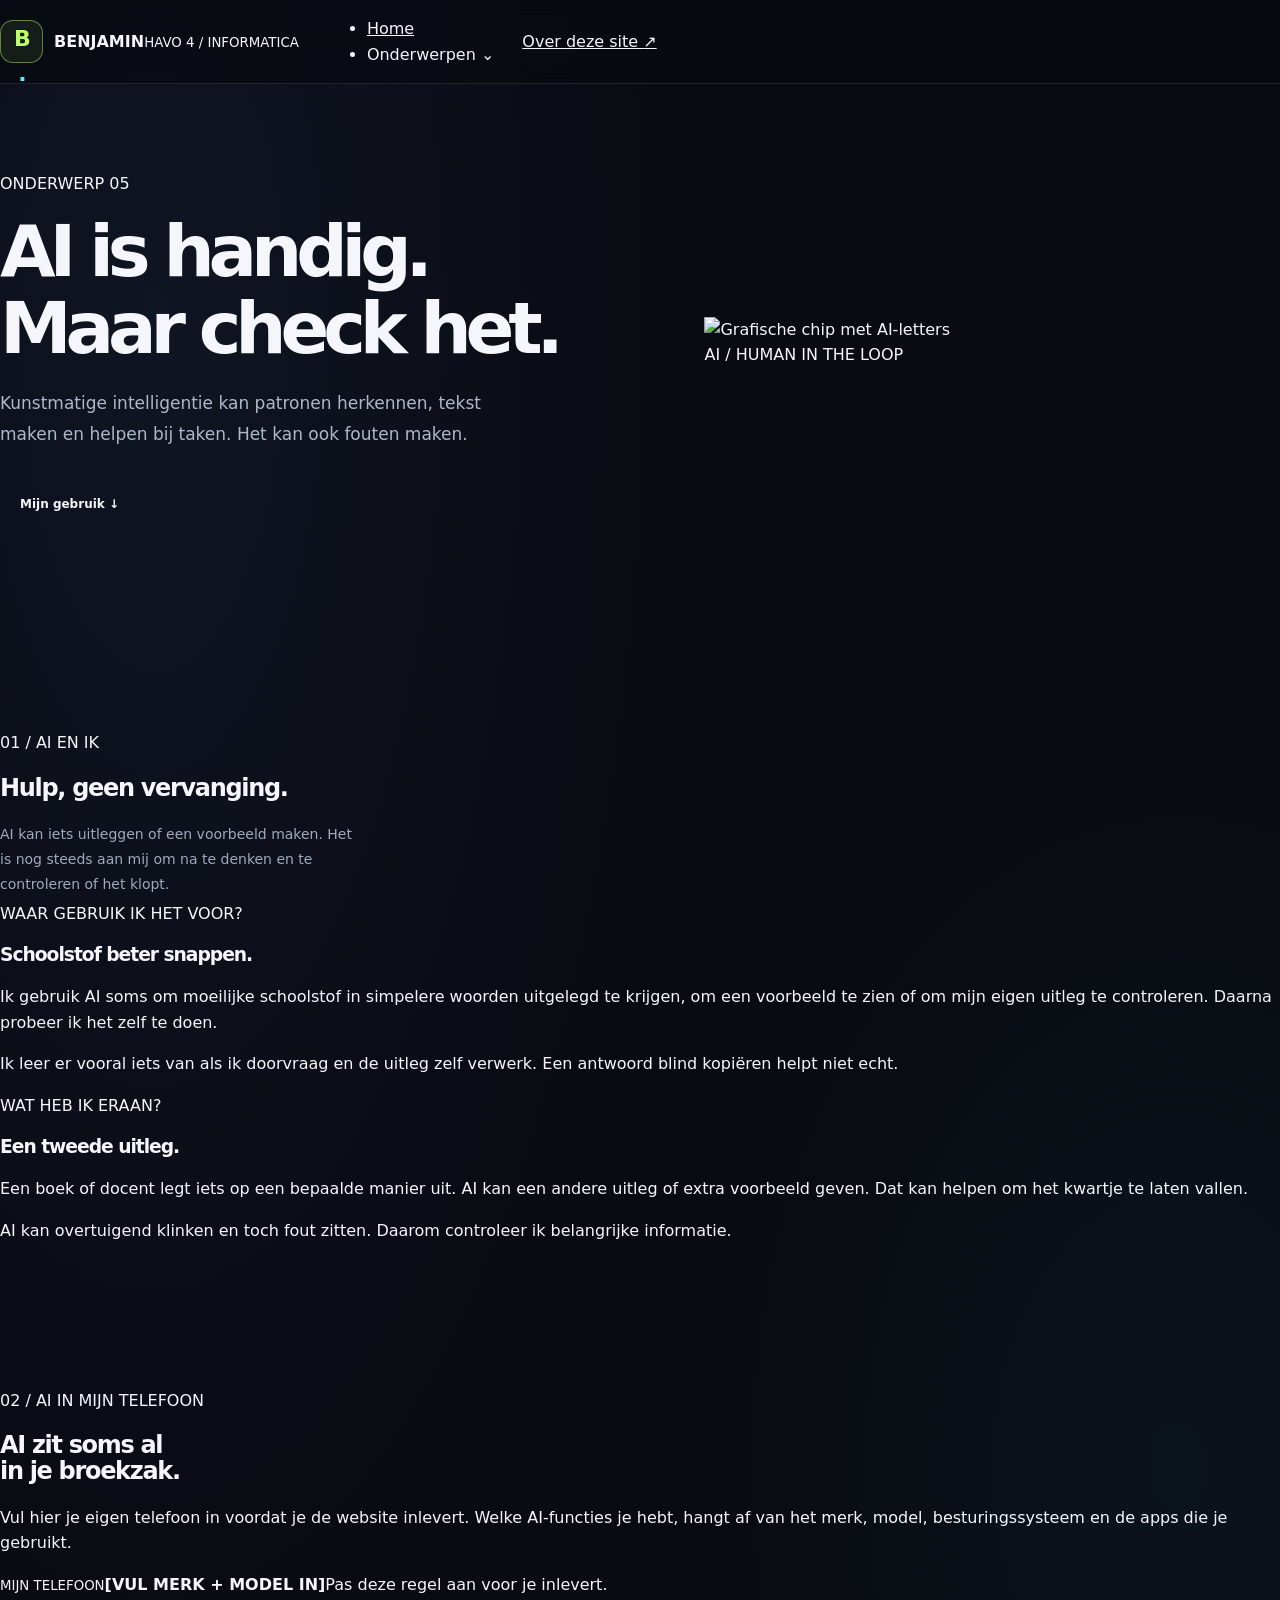
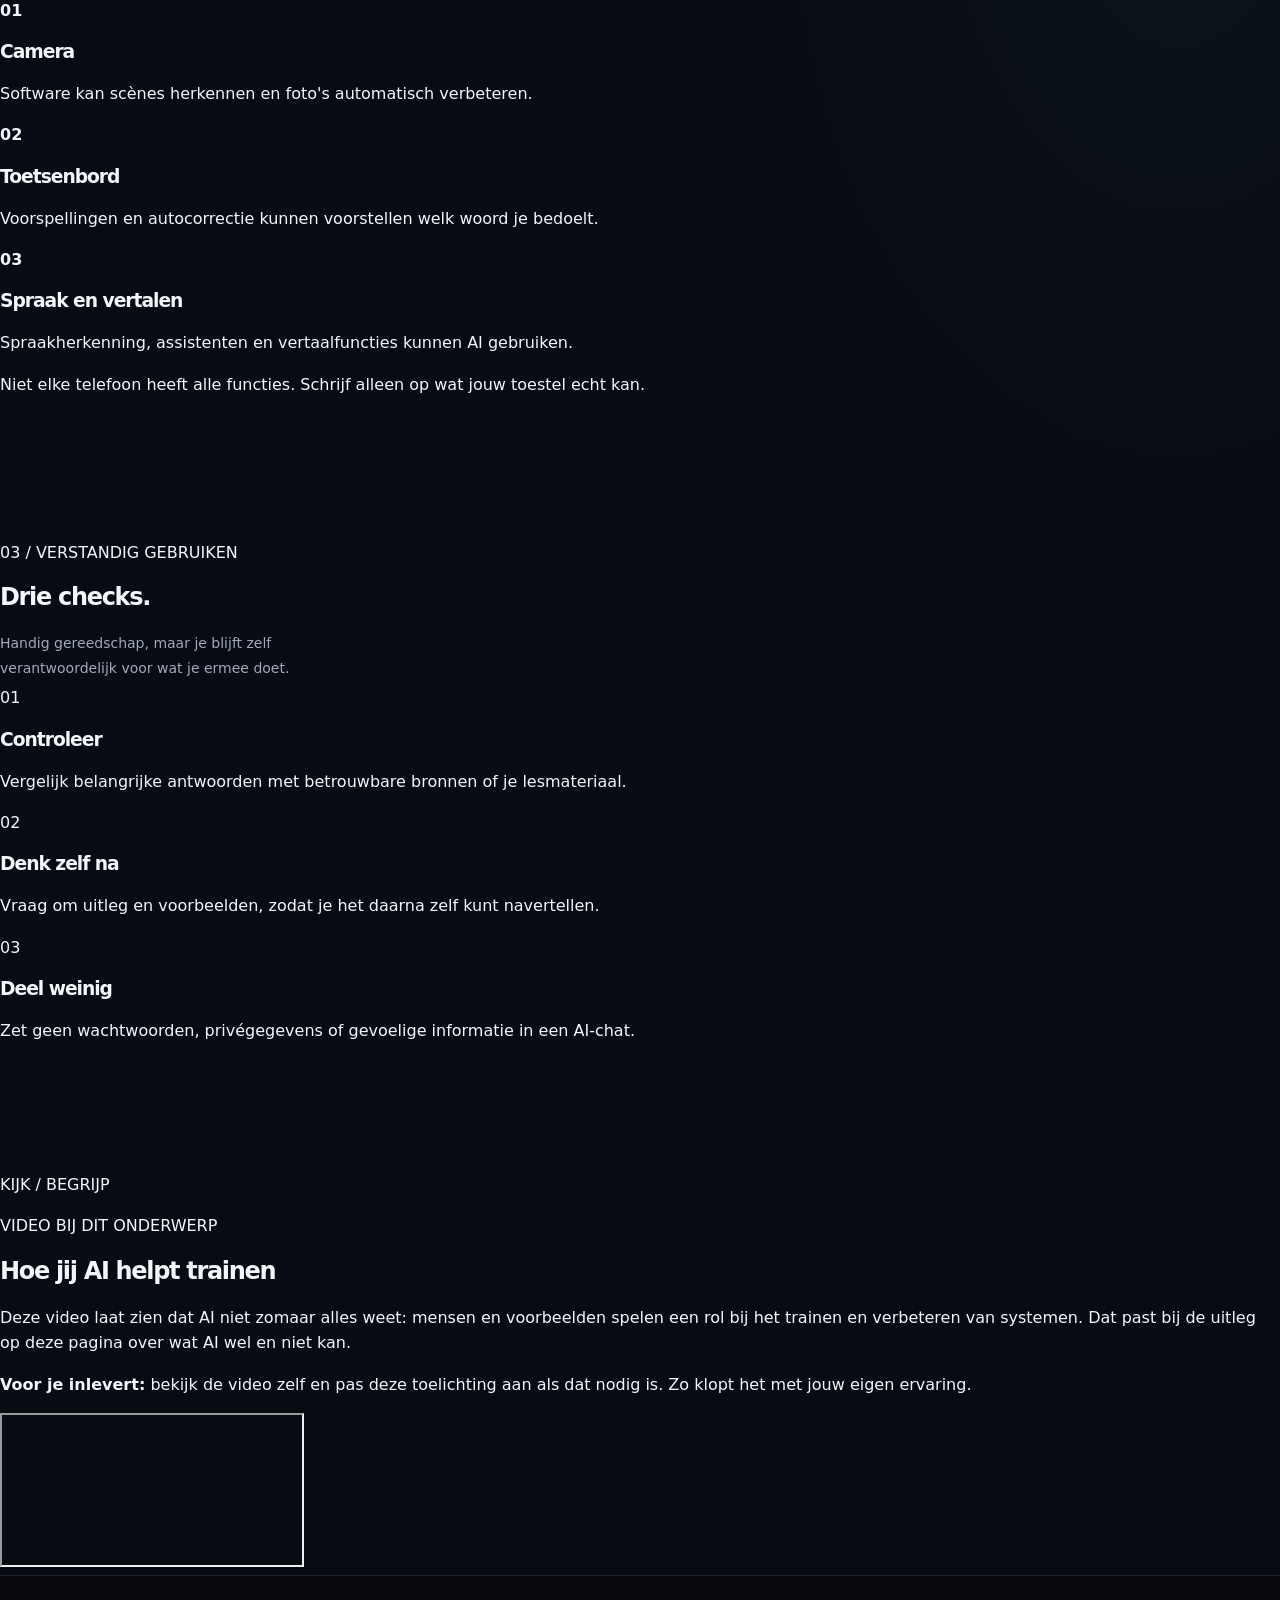
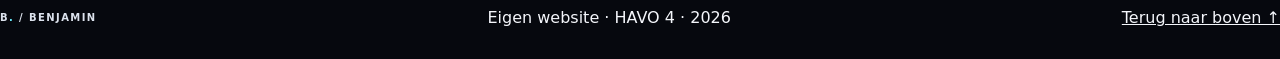
==== ai.html @ 67a6e647 "Add initial AI overview page with content" ====
<!DOCTYPE html>
<html lang="nl">
<head>
  <meta charset="UTF-8">
  <meta name="viewport" content="width=device-width, initial-scale=1.0">
  <meta name="description" content="Uitleg over AI in schoolwerk en smartphones, met aandacht voor controle en privacy.">
  <title>AI | Benjamin</title>
  <!-- Alle pagina's gebruiken hetzelfde CSS-bestand -->
  <link rel="stylesheet" href="opmaak.css">
</head>
<body id="top">
    <!-- Hoofdnavigatie: de onderwerpen staan in een dropdownmenu -->
    <header class="site-header">
      <nav class="nav shell" aria-label="Hoofdnavigatie">
        <a class="brand" href="index.html" aria-label="Benjamin, naar home"><span class="brand-mark">B<span>.</span></span><span><strong>BENJAMIN</strong><small>HAVO 4 / INFORMATICA</small></span></a>
        <ul class="nav-main">
          <li><a class="nav-home" href="index.html">Home</a></li>
          <li class="nav-drop">
            <details class="dropdown">
              <summary>Onderwerpen <span aria-hidden="true">⌄</span></summary>
              <ul class="dropdown-menu">
                    <li><a href="invoer-verwerking-uitvoer.html">Invoer · verwerking · uitvoer</a></li>
                    <li><a href="binairstelsel.html">Binair stelsel</a></li>
                    <li><a href="kleurmodellen.html">Kleurmodellen</a></li>
                    <li><a href="compressie.html">Compressie</a></li>
                    <li><a href="ai.html" aria-current="page">AI</a></li>
              </ul>
            </details>
          </li>
        </ul>
        <a class="nav-note" href="index.html#over">Over deze site <span aria-hidden="true">↗</span></a>
      </nav>
    </header>
  <main>
    <section class="page-hero shell"><div><p class="overline"><span class="live-dot"></span> ONDERWERP 05</p><h1>AI is handig.<br><span>Maar check het.</span></h1><p class="hero-lead">Kunstmatige intelligentie kan patronen herkennen, tekst maken en helpen bij taken. Het kan ook fouten maken.</p><div class="hero-actions"><a class="button button-lime" href="#mijn-gebruik">Mijn gebruik ↓</a></div></div><div class="page-art"><img src="afbeeldingen/ai.svg" alt="Grafische chip met AI-letters"><span class="art-caption">AI / HUMAN IN THE LOOP</span></div></section>

    <section class="section shell" id="mijn-gebruik"><div class="section-head"><div><p class="overline">01 / AI EN IK</p><h2>Hulp, geen vervanging.</h2></div><p class="section-intro">AI kan iets uitleggen of een voorbeeld maken. Het is nog steeds aan mij om na te denken en te controleren of het klopt.</p></div>
      <div class="ai-columns"><article class="note-card ai-main"><span class="note-label">WAAR GEBRUIK IK HET VOOR?</span><h3>Schoolstof beter snappen.</h3><p>Ik gebruik AI soms om moeilijke schoolstof in simpelere woorden uitgelegd te krijgen, om een voorbeeld te zien of om mijn eigen uitleg te controleren. Daarna probeer ik het zelf te doen.</p><p>Ik leer er vooral iets van als ik doorvraag en de uitleg zelf verwerk. Een antwoord blind kopiëren helpt niet echt.</p></article><article class="note-card"><span class="note-label">WAT HEB IK ERAAN?</span><h3>Een tweede uitleg.</h3><p>Een boek of docent legt iets op een bepaalde manier uit. AI kan een andere uitleg of extra voorbeeld geven. Dat kan helpen om het kwartje te laten vallen.</p><p class="small-warning">AI kan overtuigend klinken en toch fout zitten. Daarom controleer ik belangrijke informatie.</p></article></div>
    </section>

    <section class="phone-section"><div class="shell phone-layout"><div><p class="overline">02 / AI IN MIJN TELEFOON</p><h2>AI zit soms al<br><span>in je broekzak.</span></h2><p>Vul hier je eigen telefoon in voordat je de website inlevert. Welke AI-functies je hebt, hangt af van het merk, model, besturingssysteem en de apps die je gebruikt.</p><div class="phone-model"><small>MIJN TELEFOON</small><strong>[VUL MERK + MODEL IN]</strong><span>Pas deze regel aan voor je inlevert.</span></div></div><div class="phone-features"><article><b>01</b><div><h3>Camera</h3><p>Software kan scènes herkennen en foto's automatisch verbeteren.</p></div></article><article><b>02</b><div><h3>Toetsenbord</h3><p>Voorspellingen en autocorrectie kunnen voorstellen welk woord je bedoelt.</p></div></article><article><b>03</b><div><h3>Spraak en vertalen</h3><p>Spraakherkenning, assistenten en vertaalfuncties kunnen AI gebruiken.</p></div></article><p class="disclaimer">Niet elke telefoon heeft alle functies. Schrijf alleen op wat jouw toestel echt kan.</p></div></div></section>

    <section class="section shell"><div class="section-head"><div><p class="overline">03 / VERSTANDIG GEBRUIKEN</p><h2>Drie checks.</h2></div><p class="section-intro">Handig gereedschap, maar je blijft zelf verantwoordelijk voor wat je ermee doet.</p></div><div class="process-grid ai-checks"><article><span class="step">01</span><h3>Controleer</h3><p>Vergelijk belangrijke antwoorden met betrouwbare bronnen of je lesmateriaal.</p></article><article><span class="step">02</span><h3>Denk zelf na</h3><p>Vraag om uitleg en voorbeelden, zodat je het daarna zelf kunt navertellen.</p></article><article><span class="step">03</span><h3>Deel weinig</h3><p>Zet geen wachtwoorden, privégegevens of gevoelige informatie in een AI-chat.</p></article></div></section>

    <!-- Ingesloten YouTube-video bij dit onderwerp -->
    <section class="video-section shell">
      <div class="section-kicker">KIJK / BEGRIJP</div>
      <div class="video-layout">
        <div class="video-copy">
          <p class="overline">VIDEO BIJ DIT ONDERWERP</p>
          <h2>Hoe jij AI helpt trainen</h2>
          <p>Deze video laat zien dat AI niet zomaar alles weet: mensen en voorbeelden spelen een rol bij het trainen en verbeteren van systemen. Dat past bij de uitleg op deze pagina over wat AI wel en niet kan.</p>
          <p class="watch-note"><strong>Voor je inlevert:</strong> bekijk de video zelf en pas deze toelichting aan als dat nodig is. Zo klopt het met jouw eigen ervaring.</p>
        </div>
        <div class="video-frame">
          <iframe src="https://www.youtube-nocookie.com/embed/cwpBvjT8GX0" title="Hoe jij AI helpt trainen" loading="lazy" referrerpolicy="strict-origin-when-cross-origin" allow="accelerometer; autoplay; clipboard-write; encrypted-media; gyroscope; picture-in-picture; web-share" allowfullscreen></iframe>
        </div>
      </div>
    </section>
  </main>
  <!-- Kleine voettekst onderaan elke pagina -->
  <footer class="site-footer">
    <div class="shell footer-inner"><a class="footer-brand" href="index.html">B<span>.</span> / BENJAMIN</a><span>Eigen website · HAVO 4 · 2026</span><a href="#top">Terug naar boven ↑</a></div>
  </footer>
</body>
</html>
---- opmaak.css ----
/* ---------------------------------------------------------
   BENJAMIN / DIGITAL SPACE
   Een stylesheet voor alle pagina's van de website.
   --------------------------------------------------------- */

/* Kleuren die op meerdere plekken worden gebruikt */
:root {
    --background: #090b12;
    --surface: #111522;
    --surface-light: #171d2c;
    --text: #f4f6fb;
    --muted: #a0a9bb;
    --line: rgba(255, 255, 255, 0.1);
    --mint: #bdff68;
    --cyan: #68e7f7;
    --violet: #a994ff;
    --page-width: 1160px;
}

/* Algemene opmaak van iedere pagina */
* {
    box-sizing: border-box;
}

html {
    scroll-behavior: smooth;
    scroll-padding-top: 100px;
}

body {
    margin: 0;
    color: var(--text);
    background:
        radial-gradient(
            ellipse at 12% 10%,
            rgba(63, 86, 145, 0.13),
            transparent 32rem
        ),
        radial-gradient(
            ellipse at 92% 45%,
            rgba(41, 123, 133, 0.08),
            transparent 28rem
        ),
        var(--background);
    font-family: Inter, ui-sans-serif, system-ui, -apple-system,
        BlinkMacSystemFont, "Segoe UI", sans-serif;
    line-height: 1.6;
    -webkit-font-smoothing: antialiased;
}

img {
    display: block;
    max-width: 100%;
}

a {
    color: inherit;
}

::selection {
    color: #080b10;
    background: var(--mint);
}

.container-wide {
    width: min(var(--page-width), calc(100% - 56px));
    margin-inline: auto;
}

.skip-link {
    position: absolute;
    top: -60px;
    left: 16px;
    z-index: 100;
    padding: 12px 18px;
    color: #080b10;
    background: var(--mint);
    border-radius: 10px;
    font-weight: 800;
}

.skip-link:focus {
    top: 12px;
}

/* Bovenmenu */
.site-header {
    position: sticky;
    top: 0;
    z-index: 50;
    border-bottom: 1px solid var(--line);
    background: rgba(9, 11, 18, 0.84);
    backdrop-filter: blur(18px);
}

.nav {
    display: flex;
    align-items: center;
    min-height: 82px;
    gap: 28px;
}

.brand {
    display: inline-flex;
    align-items: center;
    gap: 11px;
    text-decoration: none;
    flex-shrink: 0;
}

.brand-mark {
    display: grid;
    place-items: center;
    width: 43px;
    height: 43px;
    border: 1px solid rgba(189, 255, 104, 0.46);
    border-radius: 13px;
    color: var(--mint);
    background: rgba(189, 255, 104, 0.07);
    font-size: 22px;
    font-weight: 900;
    letter-spacing: -2px;
}

.brand-mark span,
.footer-brand span {
    color: var(--cyan);
}

.brand-name {
    display: flex;
    flex-direction: column;
    font-size: 12px;
    font-weight: 900;
    letter-spacing: 0.15em;
    line-height: 1.35;
}

.brand-caption {
    margin-top: 4px;
    color: #7d8799;
    font-size: 8px;
    font-weight: 700;
    letter-spacing: 0.19em;
}

.nav-links {
    display: flex;
    align-items: center;
    gap: 5px;
    margin: 0 auto;
    padding: 0;
    list-style: none;
}

.nav-link {
    display: inline-flex;
    align-items: center;
    gap: 7px;
    min-height: 42px;
    padding: 10px 14px;
    border: 0;
    border-radius: 11px;
    color: #b7c0d0;
    background: transparent;
    text-decoration: none;
    font: inherit;
    font-size: 13px;
    font-weight: 650;
    cursor: pointer;
    transition: color 180ms ease, background 180ms ease;
}

.nav-link:hover,
.nav-link:focus-visible,
.nav-link.active,
.dropdown[open] > summary {
    color: var(--text);
    background: rgba(255, 255, 255, 0.065);
    outline: none;
}

.nav-link.active::before {
    width: 5px;
    height: 5px;
    border-radius: 50%;
    background: var(--mint);
    content: "";
}

.chevron {
    color: var(--mint);
    font-size: 17px;
    line-height: 1;
}

.nav-cta {
    display: inline-flex;
    align-items: center;
    gap: 12px;
    padding: 11px 15px;
    border: 1px solid rgba(189, 255, 104, 0.34);
    border-radius: 12px;
    color: var(--mint);
    background: rgba(189, 255, 104, 0.06);
    text-decoration: none;
    font-size: 12px;
    font-weight: 800;
    white-space: nowrap;
    transition: background 180ms ease, transform 180ms ease;
}

.nav-cta:hover {
    transform: translateY(-2px);
    background: rgba(189, 255, 104, 0.13);
}

/* Dropdownmenu */
.nav-dropdown {
    position: relative;
}

.dropdown {
    position: relative;
}

.dropdown summary {
    list-style: none;
}

.dropdown summary::-webkit-details-marker {
    display: none;
}

.dropdown-menu {
    position: absolute;
    top: calc(100% + 11px);
    left: 0;
    z-index: 60;
    display: none;
    width: 270px;
    margin: 0;
    padding: 8px;
    list-style: none;
    border: 1px solid rgba(255, 255, 255, 0.11);
    border-radius: 16px;
    background: #111522;
    box-shadow: 0 22px 65px rgba(0, 0, 0, 0.42);
}

.dropdown[open] .dropdown-menu,
.dropdown:hover .dropdown-menu,
.dropdown:focus-within .dropdown-menu {
    display: block;
}

.dropdown-menu li + li {
    border-top: 1px solid rgba(255, 255, 255, 0.065);
}

.dropdown-menu a {
    display: flex;
    align-items: center;
    gap: 11px;
    padding: 12px 10px;
    border-radius: 10px;
    color: var(--text);
    text-decoration: none;
}

.dropdown-menu a:hover,
.dropdown-menu a:focus-visible {
    background: rgba(255, 255, 255, 0.06);
    outline: none;
}

.dropdown-icon {
    display: grid;
    place-items: center;
    width: 36px;
    height: 36px;
    flex-shrink: 0;
    border-radius: 10px;
    color: var(--mint);
    background: rgba(189, 255, 104, 0.09);
    font-size: 11px;
    font-weight: 900;
}

.dropdown-menu strong,
.dropdown-menu small {
    display: block;
}

.dropdown-menu strong {
    font-size: 12px;
}

.dropdown-menu small {
    margin-top: 2px;
    color: var(--muted);
    font-size: 10px;
}

/* Kleine labels en algemene tekst */
.eyebrow {
    display: flex;
    align-items: center;
    gap: 10px;
    margin: 0 0 20px;
    color: #909caf;
    font-size: 10px;
    font-weight: 850;
    letter-spacing: 0.2em;
}

.status-dot,
.caption-dot {
    display: inline-block;
    width: 7px;
    height: 7px;
    border-radius: 50%;
    background: var(--mint);
    box-shadow: 0 0 15px rgba(189, 255, 104, 0.7);
}

.eyebrow-line {
    width: 42px;
    height: 1px;
    margin-left: 3px;
    background: #3a4251;
}

h1,
h2,
h3,
p {
    overflow-wrap: break-word;
}

h1,
h2,
h3 {
    line-height: 1.08;
    letter-spacing: -0.055em;
}

.gradient-text {
    color: var(--mint);
    background: linear-gradient(
        100deg,
        var(--mint) 0%,
        var(--cyan) 50%,
        var(--violet) 100%
    );
    -webkit-background-clip: text;
    background-clip: text;
    -webkit-text-fill-color: transparent;
}

.muted-heading {
    color: #788295;
}

.hero-lead {
    max-width: 520px;
    margin: 0;
    color: #aeb8c9;
    font-size: 17px;
    line-height: 1.8;
}

.hero-actions {
    display: flex;
    align-items: center;
    flex-wrap: wrap;
    gap: 22px;
    margin-top: 31px;
}

.button {
    display: inline-flex;
    align-items: center;
    justify-content: center;
    gap: 24px;
    min-height: 49px;
    padding: 0 19px;
    border: 1px solid transparent;
    border-radius: 12px;
    text-decoration: none;
    font-size: 12px;
    font-weight: 850;
    transition: transform 180ms ease,
        box-shadow 180ms ease, background 180ms ease;
}

.button:hover {
    transform: translateY(-2px);
}

.button-primary {
    color: #0d1210;
    background: var(--mint);
    box-shadow: 0 8px 30px rgba(189, 255, 104, 0.13);
}

.button-primary:hover {
    box-shadow: 0 10px 35px rgba(189, 255, 104, 0.25);
}

.text-link {
    color: #d8deea;
    text-decoration: none;
    font-size: 12px;
    font-weight: 750;
}

.text-link span {
    margin-left: 8px;
    color: var(--cyan);
}

.text-link:hover {
    color: var(--mint);
}

/* Grote introductie op de homepage */
.hero {
    display: grid;
    grid-template-columns: 1.02fr 0.98fr;
    align-items: center;
    gap: clamp(40px, 7vw, 100px);
    min-height: 625px;
    padding-top: 50px;
    padding-bottom: 65px;
}

.hero-copy {
    position: relative;
    z-index: 1;
    padding: 24px 0;
}

.hero h1 {
    margin: 0 0 22px;
    font-size: clamp(58px, 7vw, 88px);
    font-weight: 850;
    letter-spacing: -0.085em;
    line-height: 0.99;
}

.hero-meta {
    display: flex;
    align-items: center;
    flex-wrap: wrap;
    gap: 10px;
    margin-top: 39px;
    color: #7f8a9d;
    font-size: 10px;
    font-weight: 750;
    letter-spacing: 0.06em;
}

.meta-line {
    width: 23px;
    height: 1px;
    background: var(--mint);
}

.meta-separator {
    color: #4e596b;
}

.hero-art-wrap {
    position: relative;
    display: grid;
    place-items: center;
    min-height: 440px;
    isolation: isolate;
}

.hero-glow {
    position: absolute;
    z-index: -1;
    width: 82%;
    aspect-ratio: 1;
    border-radius: 50%;
    background: radial-gradient(
        circle,
        rgba(86, 215, 219, 0.18),
        rgba(136, 112, 255, 0.08) 46%,
        transparent 70%
    );
    filter: blur(12px);
}

.orbit {
    position: absolute;
    border: 1px solid rgba(151, 171, 212, 0.16);
    border-radius: 50%;
    transform: rotate(-22deg);
}

.orbit-one {
    width: 105%;
    height: 55%;
}

.orbit-two {
    width: 78%;
    height: 92%;
    transform: rotate(48deg);
}

.hero-art-card {
    position: relative;
    z-index: 2;
    width: min(100%, 390px);
    padding: 13px;
    overflow: hidden;
    border: 1px solid rgba(204, 221, 255, 0.16);
    border-radius: 23px;
    background: linear-gradient(
        145deg,
        rgba(25, 33, 51, 0.97),
        rgba(12, 16, 27, 0.97)
    );
    box-shadow: 0 32px 100px rgba(0, 0, 0, 0.38),
        inset 0 1px 0 rgba(255, 255, 255, 0.06);
    transform: rotate(2deg);
}

.art-card-top {
    display: flex;
    align-items: center;
    gap: 10px;
    padding: 7px 8px 13px;
    color: #7d8aa0;
    font-size: 9px;
    font-weight: 750;
    letter-spacing: 0.08em;
}

.window-dots {
    display: flex;
    gap: 4px;
}

.window-dots i {
    width: 6px;
    height: 6px;
    border-radius: 50%;
    background: #526076;
}

.window-dots i:first-child {
    background: #ff727e;
}

.window-dots i:nth-child(2) {
    background: #ffcf6f;
}

.window-dots i:nth-child(3) {
    background: #a8f477;
}

.live-label {
    margin-left: auto;
    color: var(--mint);
    font-size: 8px;
    letter-spacing: 0.15em;
}

.hero-art-card img {
    width: 100%;
    border: 1px solid rgba(255, 255, 255, 0.05);
    border-radius: 15px;
}

.art-card-bottom {
    display: flex;
    align-items: center;
    justify-content: space-between;
    padding: 15px 8px 5px;
}

.art-card-bottom div {
    display: flex;
    flex-direction: column;
    gap: 4px;
}

.small-label {
    color: #738199;
    font-size: 8px;
    font-weight: 800;
    letter-spacing: 0.16em;
}

.art-card-bottom strong {
    font-size: 12px;
    letter-spacing: -0.02em;
}

.sparkle {
    color: var(--mint);
    font-size: 26px;
}

.floating-chip {
    position: absolute;
    z-index: 3;
    display: flex;
    align-items: center;
    gap: 8px;
    padding: 11px 13px;
    border: 1px solid rgba(255, 255, 255, 0.12);
    border-radius: 12px;
    background: rgba(19, 25, 39, 0.88);
    box-shadow: 0 10px 40px rgba(0, 0, 0, 0.24);
    color: #e3e8f1;
    font-size: 10px;
    font-weight: 800;
    backdrop-filter: blur(12px);
}

.chip-top {
    top: 46px;
    right: -1px;
    transform: rotate(5deg);
}

.chip-plus {
    color: var(--mint);
}

.chip-pip {
    width: 7px;
    height: 7px;
    border-radius: 50%;
    background: var(--cyan);
}

.chip-bottom {
    bottom: 45px;
    left: -5px;
    transform: rotate(-4deg);
}

.binary-mini {
    color: var(--mint);
    letter-spacing: 0.12em;
}

.hero-index {
    position: absolute;
    right: 0;
    bottom: 2px;
    color: #5b667b;
    font-size: 9px;
    font-weight: 800;
    letter-spacing: 0.2em;
}

/* Balk tussen de verschillende onderdelen */
.ticker {
    overflow: hidden;
    border-block: 1px solid var(--line);
    background: rgba(255, 255, 255, 0.018);
}

.ticker-track {
    display: flex;
    align-items: center;
    justify-content: space-around;
    gap: 35px;
    min-width: 900px;
    padding: 17px 20px;
    color: #7e899b;
    font-size: 9px;
    font-weight: 850;
    letter-spacing: 0.22em;
    white-space: nowrap;
}

.ticker-track b {
    color: var(--mint);
    font-size: 13px;
}

/* Kaarten met de drie onderwerpen */
.section {
    padding-top: 110px;
    padding-bottom: 112px;
}

.section-heading {
    display: flex;
    align-items: end;
    justify-content: space-between;
    gap: 45px;
    margin-bottom: 40px;
}

.section-heading h2,
.about-copy h2,
.closing-cta h2,
.example-copy h2 {
    margin: 0;
    font-size: clamp(37px, 4.4vw, 55px);
    font-weight: 820;
}

.section-heading .eyebrow {
    margin-bottom: 16px;
}

.section-intro {
    max-width: 360px;
    margin: 0 0 4px;
    color: var(--muted);
    font-size: 14px;
    line-height: 1.8;
}

.topic-grid {
    display: grid;
    grid-template-columns: repeat(3, minmax(0, 1fr));
    gap: 17px;
}

.topic-card {
    position: relative;
    display: flex;
    flex-direction: column;
    min-height: 390px;
    padding: 21px;
    overflow: hidden;
    border: 1px solid rgba(255, 255, 255, 0.09);
    border-radius: 21px;
    background: linear-gradient(
        145deg,
        rgba(23, 29, 44, 0.94),
        rgba(15, 19, 30, 0.94)
    );
    text-decoration: none;
    transition: border-color 200ms ease,
        transform 200ms ease, background 200ms ease;
}

.topic-card:hover {
    transform: translateY(-5px);
    border-color: rgba(189, 255, 104, 0.36);
    background: linear-gradient(
        145deg,
        rgba(30, 40, 55, 0.98),
        rgba(15, 19, 30, 0.98)
    );
}

.card-topline {
    position: relative;
    z-index: 2;
    display: flex;
    justify-content: space-between;
    align-items: center;
    color: #7f8ca2;
    font-size: 10px;
    font-weight: 850;
    letter-spacing: 0.12em;
}

.card-arrow {
    display: grid;
    place-items: center;
    width: 30px;
    height: 30px;
    border: 1px solid var(--line);
    border-radius: 9px;
    color: var(--mint);
    font-size: 14px;
    transition: transform 180ms ease;
}

.topic-card:hover .card-arrow {
    transform: translate(2px, -2px);
}

.personal-emblem {
    position: relative;
    display: grid;
    place-items: center;
    width: 145px;
    height: 145px;
    align-self: center;
    margin: 13px 0 2px;
    border: 1px solid rgba(189, 255, 104, 0.2);
    border-radius: 50%;
    background: radial-gradient(
        circle,
        rgba(189, 255, 104, 0.09),
        transparent 67%
    );
}

.personal-emblem span {
    display: grid;
    place-items: center;
    width: 78px;
    height: 78px;
    border: 1px solid rgba(189, 255, 104, 0.5);
    border-radius: 24px;
    color: var(--mint);
    background: rgba(189, 255, 104, 0.07);
    font-size: 42px;
    font-weight: 900;
}

.personal-emblem i {
    position: absolute;
    width: 7px;
    height: 7px;
    border-radius: 2px;
    background: var(--cyan);
}

.personal-emblem i:nth-of-type(1) {
    top: 16px;
    right: 23px;
}

.personal-emblem i:nth-of-type(2) {
    bottom: 21px;
    left: 13px;
    background: var(--violet);
}

.personal-emblem i:nth-of-type(3) {
    bottom: 6px;
    right: 39px;
    width: 4px;
    height: 4px;
}

.binary-art,
.rgb-art {
    display: grid;
    place-items: center;
    height: 160px;
    margin: 0 -8px;
}

.binary-art img {
    width: 190px;
    max-height: 170px;
}

.rgb-art img {
    width: 210px;
    max-height: 174px;
}

.topic-card-copy {
    margin-top: auto;
}

.card-kicker {
    margin: 0 0 8px;
    color: var(--mint);
    font-size: 9px;
    font-weight: 900;
    letter-spacing: 0.19em;
}

.topic-card h3 {
    margin: 0 0 9px;
    font-size: 24px;
    letter-spacing: -0.045em;
}

.topic-card-copy > p:not(.card-kicker) {
    min-height: 48px;
    margin: 0;
    color: #9ea9bb;
    font-size: 12px;
    line-height: 1.7;
}

.card-cta {
    display: flex;
    align-items: center;
    justify-content: space-between;
    margin-top: 19px;
    padding-top: 13px;
    border-top: 1px solid var(--line);
    color: #e3e9f4;
    font-size: 11px;
    font-weight: 800;
}

.card-cta b {
    color: var(--mint);
    font-size: 16px;
}

.topic-binary .card-kicker {
    color: var(--cyan);
}

.topic-colour .card-kicker {
    color: var(--violet);
}

/* Persoonlijk gedeelte van de homepage */
.about-section {
    position: relative;
    overflow: hidden;
    border-block: 1px solid var(--line);
    background: linear-gradient(
        110deg,
        rgba(23, 29, 44, 0.8),
        rgba(12, 16, 26, 0.65)
    );
}

.about-section::before {
    position: absolute;
    top: -140px;
    left: 45%;
    width: 440px;
    height: 440px;
    border-radius: 50%;
    background: rgba(113, 107, 255, 0.07);
    filter: blur(70px);
    content: "";
    pointer-events: none;
}

.about-inner {
    position: relative;
    display: grid;
    grid-template-columns: 0.6fr 1.5fr 0.45fr;
    align-items: center;
    gap: 55px;
    padding-block: 92px;
}

.about-stamp {
    display: flex;
    flex-direction: column;
    align-items: center;
    justify-content: center;
    width: 160px;
    height: 160px;
    border: 1px solid rgba(189, 255, 104, 0.25);
    border-radius: 50%;
    background: radial-gradient(
        circle,
        rgba(189, 255, 104, 0.07),
        transparent 68%
    );
    color: #8e9bb0;
    font-size: 8px;
    font-weight: 850;
    letter-spacing: 0.22em;
    transform: rotate(-10deg);
}

.about-stamp strong {
    color: var(--mint);
    font-size: 62px;
    letter-spacing: -0.1em;
    line-height: 1.3;
}

.about-copy .eyebrow {
    margin-bottom: 15px;
}

.about-copy h2 {
    margin-bottom: 22px;
}

.about-copy > p:not(.eyebrow) {
    max-width: 630px;
    color: #a8b2c4;
    font-size: 14px;
    line-height: 1.85;
}

.about-tags {
    display: flex;
    flex-wrap: wrap;
    gap: 8px;
    margin-top: 23px;
}

.about-tags span {
    padding: 7px 10px;
    border: 1px solid var(--line);
    border-radius: 8px;
    color: #bbc5d5;
    background: rgba(255, 255, 255, 0.025);
    font-size: 10px;
    font-weight: 750;
}

.about-side-note {
    display: flex;
    align-items: center;
    gap: 12px;
    color: #778399;
    font-size: 9px;
    font-weight: 850;
    letter-spacing: 0.12em;
    line-height: 1.8;
}

.side-line {
    width: 24px;
    height: 1px;
    background: var(--cyan);
}

.closing-cta {
    display: flex;
    align-items: center;
    justify-content: space-between;
    padding-block: 83px;
}

.closing-cta .eyebrow {
    margin-bottom: 12px;
}

.round-link {
    display: grid;
    place-items: center;
    width: 58px;
    height: 58px;
    border: 1px solid rgba(189, 255, 104, 0.44);
    border-radius: 18px;
    color: #0c1013;
    background: var(--mint);
    text-decoration: none;
    font-size: 24px;
    transition: transform 180ms ease, box-shadow 180ms ease;
}

.round-link:hover {
    transform: rotate(7deg) translateY(-3px);
    box-shadow: 0 9px 30px rgba(189, 255, 104, 0.15);
}

/* Introductie bovenaan de twee inhoudspagina's */
.page-hero {
    display: grid;
    grid-template-columns: 1fr 0.9fr;
    align-items: center;
    gap: 65px;
    min-height: 520px;
    padding-top: 66px;
    padding-bottom: 70px;
}

.page-hero-copy {
    max-width: 600px;
}

.page-kicker {
    margin: -8px 0 13px;
    color: #8793a8;
    font-size: 9px;
    font-weight: 850;
    letter-spacing: 0.18em;
}

.page-hero h1 {
    margin: 0 0 20px;
    font-size: clamp(47px, 5.7vw, 72px);
    font-weight: 850;
    letter-spacing: -0.085em;
}

.page-hero-visual {
    position: relative;
    display: grid;
    place-items: center;
    min-height: 340px;
    padding: 22px;
    overflow: hidden;
    border: 1px solid rgba(255, 255, 255, 0.1);
    border-radius: 24px;
    background: radial-gradient(
        ellipse at 50% 40%,
        rgba(70, 115, 152, 0.15),
        transparent 63%
    ), #0e1320;
}

.page-hero-visual::after {
    position: absolute;
    inset: 13px;
    border: 1px solid rgba(255, 255, 255, 0.045);
    border-radius: 15px;
    content: "";
    pointer-events: none;
}

.page-hero-visual img {
    position: relative;
    z-index: 1;
    width: 94%;
    max-height: 290px;
    object-fit: contain;
}

.visual-caption {
    position: absolute;
    right: 23px;
    bottom: 20px;
    left: 23px;
    z-index: 2;
    display: flex;
    align-items: center;
    gap: 9px;
    color: #8b98ae;
    font-size: 8px;
    font-weight: 850;
    letter-spacing: 0.15em;
}

.visual-caption .caption-dot {
    width: 5px;
    height: 5px;
}

.colour-hero-visual {
    background: radial-gradient(
        ellipse at 50% 45%,
        rgba(154, 105, 249, 0.16),
        transparent 66%
    ), #0e1320;
}

.colour-dot {
    background: var(--violet);
    box-shadow: 0 0 12px rgba(169, 148, 255, 0.6);
}

.content-section {
    padding-top: 44px;
    padding-bottom: 100px;
}

.compact-heading {
    margin-bottom: 36px;
}

.compact-heading h2 {
    font-size: clamp(36px, 4vw, 49px);
}

/* Inhoudskaarten op de pagina over binair rekenen */
.explain-grid {
    display: grid;
    grid-template-columns: 1.5fr 0.7fr;
    gap: 16px;
}

.info-panel {
    min-height: 290px;
    padding: 29px;
    border: 1px solid var(--line);
    border-radius: 19px;
    background: linear-gradient(
        145deg,
        rgba(23, 29, 44, 0.9),
        rgba(13, 17, 28, 0.95)
    );
}

.panel-icon {
    display: inline-flex;
    align-items: center;
    gap: 8px;
    padding: 7px 10px;
    border: 1px solid rgba(104, 231, 247, 0.24);
    border-radius: 8px;
    color: var(--cyan);
    font-size: 10px;
    font-weight: 850;
    letter-spacing: 0.08em;
}

.panel-icon span {
    color: #69768b;
}

.info-panel h3 {
    margin: 21px 0 10px;
    font-size: 25px;
}

.info-panel p {
    max-width: 620px;
    color: #aab5c6;
    font-size: 13px;
    line-height: 1.85;
}

.info-panel p strong {
    color: var(--text);
}

.bit-row {
    display: flex;
    gap: 7px;
    margin-top: 25px;
}

.bit-row span {
    display: grid;
    place-items: center;
    width: 43px;
    height: 45px;
    border: 1px solid rgba(104, 231, 247, 0.2);
    border-radius: 9px;
    color: var(--cyan);
    background: rgba(104, 231, 247, 0.07);
    font-size: 16px;
    font-weight: 850;
}

.bit-row span:nth-child(2n) {
    color: var(--mint);
    border-color: rgba(189, 255, 104, 0.2);
    background: rgba(189, 255, 104, 0.05);
}

.bit-caption {
    margin-top: 9px !important;
    color: #667389 !important;
    font-size: 8px !important;
    font-weight: 850;
    letter-spacing: 0.15em;
}

.side-info-panel {
    position: relative;
    overflow: hidden;
}

.side-info-panel::after {
    position: absolute;
    right: -35px;
    bottom: -45px;
    width: 155px;
    height: 155px;
    border: 1px solid rgba(189, 255, 104, 0.13);
    border-radius: 50%;
    box-shadow:
        0 0 0 17px rgba(189, 255, 104, 0.025),
        0 0 0 34px rgba(189, 255, 104, 0.018);
    content: "";
}

.mini-label {
    color: var(--mint);
    font-size: 9px;
    font-weight: 900;
    letter-spacing: 0.18em;
}

.big-two {
    margin-top: 16px;
    color: var(--mint);
    font-size: 55px;
    font-weight: 850;
    letter-spacing: -0.08em;
    line-height: 1;
}

.big-two span {
    color: var(--cyan);
    font-size: 29px;
    vertical-align: top;
}

.power-list {
    position: relative;
    z-index: 1;
    display: grid;
    grid-template-columns: 1fr 1fr;
    gap: 8px;
    margin-top: 17px;
}

.power-list span {
    display: flex;
    justify-content: space-between;
    padding: 8px 9px;
    border: 1px solid var(--line);
    border-radius: 7px;
    color: #8490a5;
    font-size: 10px;
}

.power-list b {
    color: var(--text);
}

/* Voorbeeld van de omzetting van 1011 naar 11 */
.example-section {
    border-block: 1px solid var(--line);
    background: linear-gradient(
        115deg,
        rgba(19, 28, 43, 0.85),
        rgba(12, 16, 26, 0.78)
    );
}

.example-inner {
    display: grid;
    grid-template-columns: 1fr 0.85fr;
    align-items: center;
    gap: 75px;
    padding-block: 88px;
}

.example-copy h2 {
    margin-bottom: 20px;
}

.example-copy > p:not(.eyebrow):not(.result-note) {
    max-width: 510px;
    color: #a7b2c4;
    font-size: 14px;
    line-height: 1.85;
}

.calculation {
    display: flex;
    align-items: center;
    flex-wrap: wrap;
    gap: 8px;
    margin-top: 24px;
}

.calculation span,
.calculation b {
    padding: 8px 9px;
    border: 1px solid rgba(104, 231, 247, 0.18);
    border-radius: 7px;
    color: var(--cyan);
    background: rgba(104, 231, 247, 0.05);
    font-size: 11px;
    font-weight: 800;
}

.calculation i {
    color: #687489;
    font-size: 12px;
    font-style: normal;
}

.calculation b {
    border-color: rgba(189, 255, 104, 0.24);
    color: var(--mint);
    background: rgba(189, 255, 104, 0.06);
}

.result-note {
    display: flex;
    align-items: center;
    gap: 8px;
    margin-top: 18px;
    color: #a7b2c4;
    font-size: 12px;
}

.result-note strong {
    color: var(--text);
}

.result-check {
    display: grid;
    place-items: center;
    width: 21px;
    height: 21px;
    border-radius: 6px;
    color: #0a100b;
    background: var(--mint);
    font-size: 12px;
    font-weight: 900;
}

.number-card {
    padding: 22px;
    border: 1px solid rgba(104, 231, 247, 0.21);
    border-radius: 19px;
    background: radial-gradient(
        ellipse at 100% 0%,
        rgba(104, 231, 247, 0.09),
        transparent 55%
    ), #0b111d;
    box-shadow: 0 23px 65px rgba(0, 0, 0, 0.2);
}

.number-card-top,
.number-card-bottom {
    display: flex;
    align-items: center;
    justify-content: space-between;
    color: #7c899f;
    font-size: 8px;
    font-weight: 850;
    letter-spacing: 0.15em;
}

.number-status {
    color: var(--mint);
}

.number-display {
    display: flex;
    align-items: baseline;
    gap: 12px;
    margin-block: 25px;
    padding-bottom: 20px;
    border-bottom: 1px solid var(--line);
}

.number-display span {
    color: var(--cyan);
    font-size: clamp(50px, 6vw, 70px);
    font-weight: 850;
    letter-spacing: 0.03em;
    line-height: 1;
}

.number-display small {
    color: #7f8ba0;
    font-size: 9px;
    font-weight: 850;
}

.place-values {
    display: grid;
    grid-template-columns: repeat(4, 1fr);
    gap: 8px;
    margin-bottom: 20px;
}

.place-values div {
    display: flex;
    flex-direction: column;
    align-items: center;
    gap: 3px;
    padding: 11px 4px;
    border: 1px solid var(--line);
    border-radius: 9px;
}

.place-values strong {
    font-size: 16px;
}

.place-values span {
    color: #8995a9;
    font-size: 9px;
}

.place-values em {
    display: grid;
    place-items: center;
    width: 23px;
    height: 23px;
    margin-top: 5px;
    border-radius: 6px;
    color: var(--mint);
    background: rgba(189, 255, 104, 0.08);
    font-size: 10px;
    font-style: normal;
    font-weight: 900;
}

.number-card-bottom {
    padding-top: 16px;
    border-top: 1px solid var(--line);
}

.number-card-bottom strong {
    color: var(--mint);
    font-size: 21px;
    letter-spacing: -0.03em;
}

.number-card-bottom strong small {
    color: #7f8ba0;
    font-size: 8px;
    letter-spacing: 0.12em;
}

/* Samenvattende kaarten en de volgende pagina */
.practice-section {
    padding-top: 88px;
    padding-bottom: 95px;
}

.fact-grid {
    display: grid;
    grid-template-columns: repeat(3, minmax(0, 1fr));
    gap: 13px;
}

.fact-card {
    padding: 23px;
    border: 1px solid var(--line);
    border-radius: 16px;
    background: rgba(255, 255, 255, 0.025);
}

.fact-number {
    color: var(--mint);
    font-size: 10px;
    font-weight: 900;
    letter-spacing: 0.14em;
}

.fact-card h3 {
    margin: 20px 0 8px;
    font-size: 20px;
}

.fact-card p {
    margin: 0;
    color: #9da8ba;
    font-size: 12px;
    line-height: 1.8;
}

.next-topic {
    display: flex;
    align-items: center;
    justify-content: space-between;
    gap: 20px;
    margin-top: 36px;
    padding: 28px 30px;
    border: 1px solid rgba(189, 255, 104, 0.19);
    border-radius: 18px;
    background: linear-gradient(
        105deg,
        rgba(189, 255, 104, 0.06),
        rgba(104, 231, 247, 0.035)
    );
}

.next-label {
    color: var(--mint);
    font-size: 9px;
    font-weight: 900;
    letter-spacing: 0.18em;
}

.next-topic h3 {
    margin: 10px 0 5px;
    font-size: 23px;
}

.next-topic p {
    margin: 0;
    color: #9da8ba;
    font-size: 12px;
}

/* RGB-kleurenpagina */
.rgb-intro-grid {
    display: grid;
    grid-template-columns: 1fr 0.92fr;
    align-items: center;
    gap: 65px;
}

.rgb-art-large {
    position: relative;
    display: grid;
    place-items: center;
    min-height: 355px;
    padding: 30px;
    border: 1px solid var(--line);
    border-radius: 22px;
    background: radial-gradient(
        ellipse at center,
        rgba(116, 88, 201, 0.12),
        transparent 65%
    ), #0e1320;
}

.rgb-art-large img {
    width: min(100%, 390px);
}

.rgb-art-label {
    position: absolute;
    right: 18px;
    bottom: 17px;
    color: #7e8ba1;
    font-size: 8px;
    font-weight: 850;
    letter-spacing: 0.17em;
}

.rgb-explainer h3 {
    margin: 12px 0 15px;
    font-size: 34px;
}

.rgb-explainer > p {
    color: #aab5c6;
    font-size: 14px;
    line-height: 1.9;
}

.rgb-values {
    display: grid;
    gap: 9px;
    margin-top: 25px;
}

.rgb-values > div {
    display: flex;
    align-items: center;
    gap: 12px;
    padding: 10px 12px;
    border: 1px solid var(--line);
    border-radius: 11px;
    background: rgba(255, 255, 255, 0.02);
}

.swatch {
    width: 29px;
    height: 29px;
    border-radius: 8px;
}

.swatch-red {
    background: #ff5364;
    box-shadow: 0 0 20px rgba(255, 83, 100, 0.16);
}

.swatch-green {
    background: #a8f477;
    box-shadow: 0 0 20px rgba(168, 244, 119, 0.13);
}

.swatch-blue {
    background: #668cff;
    box-shadow: 0 0 20px rgba(102, 140, 255, 0.16);
}

.rgb-values > div > span:nth-child(2) {
    display: flex;
    flex-direction: column;
    gap: 1px;
}

.rgb-values strong {
    font-size: 10px;
    letter-spacing: 0.1em;
}

.rgb-values small {
    color: #7f8ba0;
    font-size: 10px;
}

.rgb-values b {
    margin-left: auto;
    color: #7f8ba0;
    font-size: 13px;
}

/* Kaarten met RGB-kleuren */
.mix-section {
    padding-block: 82px;
    border-block: 1px solid var(--line);
    background: rgba(255, 255, 255, 0.018);
}

.mix-grid {
    display: grid;
    grid-template-columns: repeat(3, minmax(0, 1fr));
    gap: 15px;
}

.mix-card {
    overflow: hidden;
    border: 1px solid var(--line);
    border-radius: 17px;
    background: #101522;
}

.mix-swatch {
    position: relative;
    display: flex;
    align-items: end;
    min-height: 152px;
    padding: 15px;
    overflow: hidden;
}

.mix-swatch span {
    position: relative;
    z-index: 1;
    padding: 6px 8px;
    border: 1px solid rgba(255, 255, 255, 0.14);
    border-radius: 6px;
    color: #fff;
    background: rgba(10, 12, 17, 0.65);
    font-size: 9px;
    font-weight: 850;
    letter-spacing: 0.04em;
    backdrop-filter: blur(8px);
}

.mix-off {
    background: radial-gradient(
        circle at 50% 25%,
        #252a38,
        #07090e 68%
    );
}

.mix-on {
    background: #fff;
}

.mix-on span {
    color: #fff;
}

.mix-example {
    background: #66d9ef;
}

.mix-card-copy {
    padding: 19px;
}

.mix-index {
    color: #7b879b;
    font-size: 8px;
    font-weight: 850;
    letter-spacing: 0.16em;
}

.mix-card-copy h3 {
    margin: 11px 0 7px;
    font-size: 20px;
}

.mix-card-copy p {
    min-height: 60px;
    margin: 0;
    color: #9da8ba;
    font-size: 12px;
    line-height: 1.75;
}

/* Samenvattingsblok op de kleurenpagina */
.remember-banner {
    display: grid;
    grid-template-columns: 85px 1fr 50px;
    align-items: center;
    gap: 25px;
    padding: 28px;
    border: 1px solid rgba(169, 148, 255, 0.19);
    border-radius: 18px;
    background: linear-gradient(
        105deg,
        rgba(169, 148, 255, 0.07),
        rgba(104, 231, 247, 0.025)
    );
}

.remember-icon {
    display: grid;
    place-items: center;
    width: 77px;
    height: 77px;
    border: 1px solid rgba(169, 148, 255, 0.25);
    border-radius: 18px;
    color: var(--violet);
    background: rgba(169, 148, 255, 0.06);
    font-size: 19px;
    font-weight: 900;
    letter-spacing: -0.06em;
}

.remember-icon span {
    color: var(--mint);
}

.remember-banner .eyebrow {
    margin-bottom: 7px;
}

.remember-banner h2 {
    margin: 0 0 7px;
    font-size: 26px;
}

.remember-banner p:not(.eyebrow) {
    max-width: 650px;
    margin: 0;
    color: #a4afc0;
    font-size: 13px;
}

.remember-mark {
    display: grid;
    place-items: center;
    width: 43px;
    height: 43px;
    border-radius: 13px;
    color: #0a100b;
    background: var(--mint);
    font-size: 20px;
    font-weight: 900;
}

/* Voettekst onderaan iedere pagina */
.site-footer {
    border-top: 1px solid var(--line);
    background: rgba(5, 7, 12, 0.55);
}

.footer-inner {
    display: flex;
    align-items: center;
    justify-content: space-between;
    gap: 20px;
    min-height: 83px;
}

.footer-brand {
    color: #dce2ed;
    text-decoration: none;
    font-size: 10px;
    font-weight: 900;
    letter-spacing: 0.14em;
}

.footer-inner p,
.back-top {
    margin: 0;
    color: #778398;
    font-size: 10px;
}

.back-top {
    text-decoration: none;
}

.back-top:hover {
    color: var(--mint);
}

/* Tablet: de opmaak past zich aan een smaller scherm aan */
@media (max-width: 980px) {
    .nav {
        gap: 15px;
    }

    .brand-name {
        font-size: 10px;
    }

    .nav-links {
        gap: 0;
    }

    .nav-link {
        padding-inline: 10px;
        font-size: 12px;
    }

    .nav-cta {
        padding-inline: 11px;
    }

    .hero {
        gap: 35px;
        min-height: 570px;
    }

    .hero h1 {
        font-size: clamp(56px, 7vw, 76px);
    }

    .hero-art-wrap {
        min-height: 380px;
    }

    .chip-top {
        right: 0;
    }

    .topic-card {
        padding: 17px;
    }

    .about-inner {
        grid-template-columns: 0.5fr 1.5fr;
        gap: 35px;
    }

    .about-side-note {
        display: none;
    }

    .page-hero {
        gap: 35px;
    }

    .example-inner {
        gap: 35px;
    }

    .rgb-intro-grid {
        gap: 35px;
    }
}

/* Mobiel: menu's en kaarten worden smaller */
@media (max-width: 720px) {
    .container-wide {
        width: min(100% - 34px, var(--page-width));
    }

    .nav {
        min-height: auto;
        flex-wrap: wrap;
        gap: 9px 15px;
        padding-block: 13px;
    }

    .brand {
        margin-right: auto;
    }

    .brand-mark {
        width: 38px;
        height: 38px;
        border-radius: 11px;
    }

    .nav-cta {
        padding: 9px 10px;
        font-size: 10px;
    }

    .nav-links {
        order: 3;
        width: 100%;
        justify-content: flex-start;
        flex-wrap: wrap;
        padding-top: 7px;
        border-top: 1px solid rgba(255, 255, 255, 0.06);
    }

    .nav-link {
        min-height: 36px;
        padding: 7px 10px;
        font-size: 11px;
    }

    .dropdown-menu {
        top: calc(100% + 4px);
        left: 0;
        width: min(270px, calc(100vw - 35px));
    }

    .hero {
        grid-template-columns: 1fr;
        gap: 16px;
        min-height: auto;
        padding-top: 65px;
        padding-bottom: 51px;
    }

    .hero-copy {
        padding: 0;
    }

    .hero h1 {
        font-size: clamp(57px, 13vw, 82px);
    }

    .hero-lead {
        max-width: 550px;
        font-size: 15px;
    }

    .hero-meta {
        margin-top: 29px;
    }

    .hero-art-wrap {
        min-height: 360px;
        margin-top: 8px;
    }

    .hero-art-card {
        width: min(80%, 355px);
    }

    .chip-top {
        top: 23px;
        right: 2%;
    }

    .chip-bottom {
        bottom: 25px;
        left: 2%;
    }

    .hero-index {
        right: 2%;
        bottom: 0;
    }

    .ticker-track {
        justify-content: flex-start;
        gap: 25px;
        padding-block: 14px;
        font-size: 8px;
    }

    .section {
        padding-block: 73px;
    }

    .section-heading {
        align-items: start;
        flex-direction: column;
        gap: 18px;
        margin-bottom: 28px;
    }

    .section-heading h2,
    .about-copy h2,
    .closing-cta h2,
    .example-copy h2 {
        font-size: clamp(36px, 9vw, 47px);
    }

    .section-intro {
        max-width: 530px;
        font-size: 13px;
    }

    .topic-grid {
        grid-template-columns: 1fr;
        gap: 13px;
    }

    .topic-card {
        min-height: 330px;
        padding: 20px;
    }

    .personal-emblem {
        width: 120px;
        height: 120px;
    }

    .personal-emblem span {
        width: 65px;
        height: 65px;
        font-size: 34px;
    }

    .binary-art,
    .rgb-art {
        height: 125px;
    }

    .binary-art img,
    .rgb-art img {
        max-height: 139px;
    }

    .topic-card-copy > p:not(.card-kicker) {
        min-height: auto;
    }

    .about-inner {
        grid-template-columns: 1fr;
        gap: 25px;
        padding-block: 65px;
    }

    .about-stamp {
        width: 112px;
        height: 112px;
        justify-self: start;
    }

    .about-stamp strong {
        font-size: 42px;
    }

    .closing-cta {
        padding-block: 58px;
    }

    .round-link {
        width: 50px;
        height: 50px;
        flex-shrink: 0;
        border-radius: 15px;
    }

    .page-hero {
        grid-template-columns: 1fr;
        gap: 30px;
        min-height: auto;
        padding-top: 57px;
        padding-bottom: 45px;
    }

    .page-hero h1 {
        font-size: clamp(49px, 11vw, 67px);
    }

    .page-hero-visual {
        min-height: 275px;
    }

    .page-hero-visual img {
        max-height: 225px;
    }

    .content-section {
        padding-top: 28px;
        padding-bottom: 68px;
    }

    .explain-grid,
    .example-inner,
    .rgb-intro-grid {
        grid-template-columns: 1fr;
        gap: 14px;
    }

    .example-inner {
        padding-block: 65px;
        gap: 35px;
    }

    .fact-grid {
        grid-template-columns: 1fr;
    }

    .fact-card {
        padding: 20px;
    }

    .fact-card h3 {
        margin-top: 12px;
    }

    .next-topic {
        padding: 21px;
    }

    .next-topic h3 {
        font-size: 20px;
    }

    .rgb-intro-grid {
        gap: 30px;
    }

    .rgb-art-large {
        min-height: 280px;
    }

    .rgb-art-large img {
        max-width: 300px;
    }

    .mix-section {
        padding-block: 65px;
    }

    .mix-grid {
        grid-template-columns: 1fr;
    }

    .mix-swatch {
        min-height: 135px;
    }

    .mix-card-copy p {
        min-height: auto;
    }

    .remember-banner {
        grid-template-columns: 60px 1fr;
        gap: 16px;
        padding: 20px;
    }

    .remember-icon {
        width: 58px;
        height: 58px;
        font-size: 16px;
    }

    .remember-mark {
        display: none;
    }

    .remember-banner h2 {
        font-size: 23px;
    }

    .footer-inner {
        flex-wrap: wrap;
        justify-content: space-between;
        padding-block: 21px;
    }

    .footer-inner p {
        order: 3;
        width: 100%;
    }
}

/* Extra smalle schermen */
@media (max-width: 390px) {
    .container-wide {
        width: calc(100% - 26px);
    }

    .brand-caption {
        font-size: 7px;
    }

    .nav-cta {
        gap: 5px;
        padding: 8px;
    }

    .hero-actions {
        align-items: flex-start;
        flex-direction: column;
        gap: 17px;
    }

    .hero-art-wrap {
        min-height: 305px;
    }

    .hero-art-card {
        width: 86%;
    }

    .floating-chip {
        padding: 9px;
        font-size: 9px;
    }

    .bit-row {
        gap: 4px;
    }

    .bit-row span {
        width: 36px;
        height: 39px;
    }

    .calculation {
        gap: 5px;
    }

    .calculation span,
    .calculation b {
        padding: 7px;
        font-size: 10px;
    }
}

/* Minder beweging wanneer de bezoeker dat heeft ingesteld */
@media (prefers-reduced-motion: reduce) {
    html {
        scroll-behavior: auto;
    }

    *,
    *::before,
    *::after {
        transition-duration: 0.01ms !important;
        animation-duration: 0.01ms !important;
    }
}
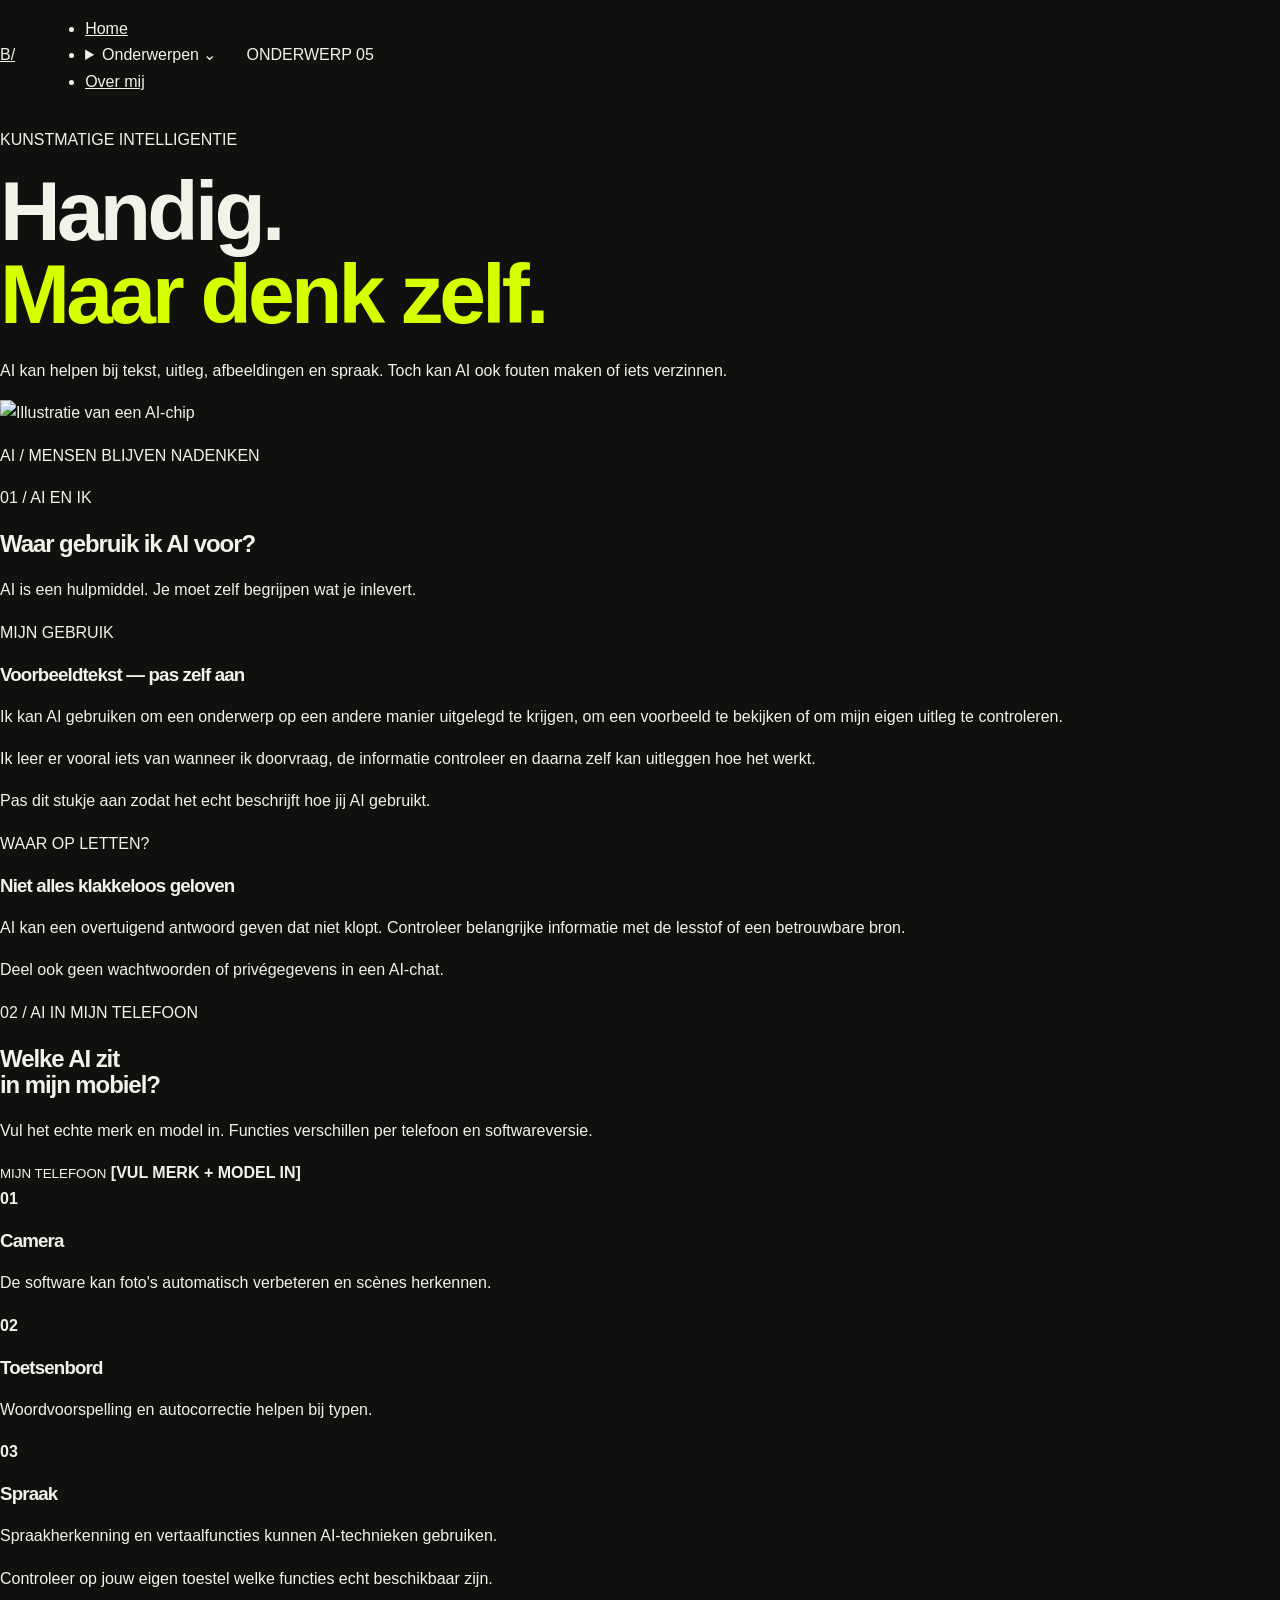
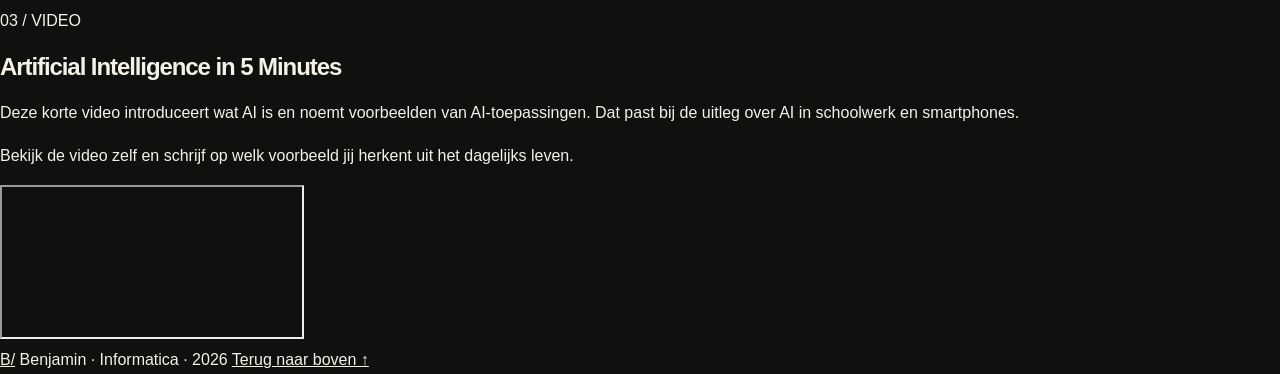
==== commit c9a2e96c: "Refactor HTML structure and improve semanticsok" ====
--- a/ai.html
+++ b/ai.html
@@ -1,66 +1,128 @@
 <!DOCTYPE html>
 <html lang="nl">
 <head>
-  <meta charset="UTF-8">
-  <meta name="viewport" content="width=device-width, initial-scale=1.0">
-  <meta name="description" content="Uitleg over AI in schoolwerk en smartphones, met aandacht voor controle en privacy.">
-  <title>AI | Benjamin</title>
-  <!-- Alle pagina's gebruiken hetzelfde CSS-bestand -->
-  <link rel="stylesheet" href="opmaak.css">
+    <meta charset="UTF-8">
+    <meta name="viewport" content="width=device-width, initial-scale=1.0">
+    <title>AI — Benjamin</title>
+    <link rel="stylesheet" href="opmaak.css">
 </head>
 <body id="top">
-    <!-- Hoofdnavigatie: de onderwerpen staan in een dropdownmenu -->
-    <header class="site-header">
-      <nav class="nav shell" aria-label="Hoofdnavigatie">
-        <a class="brand" href="index.html" aria-label="Benjamin, naar home"><span class="brand-mark">B<span>.</span></span><span><strong>BENJAMIN</strong><small>HAVO 4 / INFORMATICA</small></span></a>
-        <ul class="nav-main">
-          <li><a class="nav-home" href="index.html">Home</a></li>
-          <li class="nav-drop">
-            <details class="dropdown">
-              <summary>Onderwerpen <span aria-hidden="true">⌄</span></summary>
-              <ul class="dropdown-menu">
-                    <li><a href="invoer-verwerking-uitvoer.html">Invoer · verwerking · uitvoer</a></li>
-                    <li><a href="binairstelsel.html">Binair stelsel</a></li>
-                    <li><a href="kleurmodellen.html">Kleurmodellen</a></li>
-                    <li><a href="compressie.html">Compressie</a></li>
-                    <li><a href="ai.html" aria-current="page">AI</a></li>
-              </ul>
-            </details>
-          </li>
-        </ul>
-        <a class="nav-note" href="index.html#over">Over deze site <span aria-hidden="true">↗</span></a>
-      </nav>
+    <!-- Hetzelfde bovenmenu op iedere pagina -->
+    <header class="header">
+        <nav class="wrap nav">
+            <a class="logo" href="index.html">B<span>/</span></a>
+            <ul class="nav-links">
+                <li><a href="index.html">Home</a></li>
+                <li class="drop">
+                    <details>
+                        <summary>Onderwerpen <span>⌄</span></summary>
+                        <div class="drop-menu">
+                            <a href="invoer-verwerking-uitvoer.html">Invoer / verwerking / uitvoer</a>
+                            <a href="binairstelsel.html">Binair stelsel</a>
+                            <a href="kleurmodellen.html">Kleurmodellen</a>
+                            <a href="compressie.html">Compressie</a>
+                            <a href="ai.html">AI</a>
+                        </div>
+                    </details>
+                </li>
+                <li><a href="index.html#over">Over mij</a></li>
+            </ul>
+            <span class="nav-label">ONDERWERP 05</span>
+        </nav>
     </header>
-  <main>
-    <section class="page-hero shell"><div><p class="overline"><span class="live-dot"></span> ONDERWERP 05</p><h1>AI is handig.<br><span>Maar check het.</span></h1><p class="hero-lead">Kunstmatige intelligentie kan patronen herkennen, tekst maken en helpen bij taken. Het kan ook fouten maken.</p><div class="hero-actions"><a class="button button-lime" href="#mijn-gebruik">Mijn gebruik ↓</a></div></div><div class="page-art"><img src="afbeeldingen/ai.svg" alt="Grafische chip met AI-letters"><span class="art-caption">AI / HUMAN IN THE LOOP</span></div></section>
 
-    <section class="section shell" id="mijn-gebruik"><div class="section-head"><div><p class="overline">01 / AI EN IK</p><h2>Hulp, geen vervanging.</h2></div><p class="section-intro">AI kan iets uitleggen of een voorbeeld maken. Het is nog steeds aan mij om na te denken en te controleren of het klopt.</p></div>
-      <div class="ai-columns"><article class="note-card ai-main"><span class="note-label">WAAR GEBRUIK IK HET VOOR?</span><h3>Schoolstof beter snappen.</h3><p>Ik gebruik AI soms om moeilijke schoolstof in simpelere woorden uitgelegd te krijgen, om een voorbeeld te zien of om mijn eigen uitleg te controleren. Daarna probeer ik het zelf te doen.</p><p>Ik leer er vooral iets van als ik doorvraag en de uitleg zelf verwerk. Een antwoord blind kopiëren helpt niet echt.</p></article><article class="note-card"><span class="note-label">WAT HEB IK ERAAN?</span><h3>Een tweede uitleg.</h3><p>Een boek of docent legt iets op een bepaalde manier uit. AI kan een andere uitleg of extra voorbeeld geven. Dat kan helpen om het kwartje te laten vallen.</p><p class="small-warning">AI kan overtuigend klinken en toch fout zitten. Daarom controleer ik belangrijke informatie.</p></article></div>
-    </section>
+    <main>
+        <section class="page-hero wrap">
+            <div>
+                <p class="eyebrow"><span class="dot"></span> KUNSTMATIGE INTELLIGENTIE</p>
+                <h1>Handig.<br><span>Maar denk zelf.</span></h1>
+                <p class="intro">
+                    AI kan helpen bij tekst, uitleg, afbeeldingen en
+                    spraak. Toch kan AI ook fouten maken of iets verzinnen.
+                </p>
+            </div>
+            <div class="page-art">
+                <img src="afbeeldingen/ai.svg" alt="Illustratie van een AI-chip">
+                <p>AI / MENSEN BLIJVEN NADENKEN</p>
+            </div>
+        </section>
 
-    <section class="phone-section"><div class="shell phone-layout"><div><p class="overline">02 / AI IN MIJN TELEFOON</p><h2>AI zit soms al<br><span>in je broekzak.</span></h2><p>Vul hier je eigen telefoon in voordat je de website inlevert. Welke AI-functies je hebt, hangt af van het merk, model, besturingssysteem en de apps die je gebruikt.</p><div class="phone-model"><small>MIJN TELEFOON</small><strong>[VUL MERK + MODEL IN]</strong><span>Pas deze regel aan voor je inlevert.</span></div></div><div class="phone-features"><article><b>01</b><div><h3>Camera</h3><p>Software kan scènes herkennen en foto's automatisch verbeteren.</p></div></article><article><b>02</b><div><h3>Toetsenbord</h3><p>Voorspellingen en autocorrectie kunnen voorstellen welk woord je bedoelt.</p></div></article><article><b>03</b><div><h3>Spraak en vertalen</h3><p>Spraakherkenning, assistenten en vertaalfuncties kunnen AI gebruiken.</p></div></article><p class="disclaimer">Niet elke telefoon heeft alle functies. Schrijf alleen op wat jouw toestel echt kan.</p></div></div></section>
+        <section class="section wrap">
+            <div class="section-heading">
+                <div><p class="eyebrow">01 / AI EN IK</p><h2>Waar gebruik ik AI voor?</h2></div>
+                <p>AI is een hulpmiddel. Je moet zelf begrijpen wat je inlevert.</p>
+            </div>
 
-    <section class="section shell"><div class="section-head"><div><p class="overline">03 / VERSTANDIG GEBRUIKEN</p><h2>Drie checks.</h2></div><p class="section-intro">Handig gereedschap, maar je blijft zelf verantwoordelijk voor wat je ermee doet.</p></div><div class="process-grid ai-checks"><article><span class="step">01</span><h3>Controleer</h3><p>Vergelijk belangrijke antwoorden met betrouwbare bronnen of je lesmateriaal.</p></article><article><span class="step">02</span><h3>Denk zelf na</h3><p>Vraag om uitleg en voorbeelden, zodat je het daarna zelf kunt navertellen.</p></article><article><span class="step">03</span><h3>Deel weinig</h3><p>Zet geen wachtwoorden, privégegevens of gevoelige informatie in een AI-chat.</p></article></div></section>
+            <div class="two-notes">
+                <article class="info-card">
+                    <p class="eyebrow">MIJN GEBRUIK</p>
+                    <h3>Voorbeeldtekst — pas zelf aan</h3>
+                    <p>
+                        Ik kan AI gebruiken om een onderwerp op een andere
+                        manier uitgelegd te krijgen, om een voorbeeld te
+                        bekijken of om mijn eigen uitleg te controleren.
+                    </p>
+                    <p>
+                        Ik leer er vooral iets van wanneer ik doorvraag,
+                        de informatie controleer en daarna zelf kan uitleggen
+                        hoe het werkt.
+                    </p>
+                    <p class="note">Pas dit stukje aan zodat het echt beschrijft hoe jij AI gebruikt.</p>
+                </article>
 
-    <!-- Ingesloten YouTube-video bij dit onderwerp -->
-    <section class="video-section shell">
-      <div class="section-kicker">KIJK / BEGRIJP</div>
-      <div class="video-layout">
-        <div class="video-copy">
-          <p class="overline">VIDEO BIJ DIT ONDERWERP</p>
-          <h2>Hoe jij AI helpt trainen</h2>
-          <p>Deze video laat zien dat AI niet zomaar alles weet: mensen en voorbeelden spelen een rol bij het trainen en verbeteren van systemen. Dat past bij de uitleg op deze pagina over wat AI wel en niet kan.</p>
-          <p class="watch-note"><strong>Voor je inlevert:</strong> bekijk de video zelf en pas deze toelichting aan als dat nodig is. Zo klopt het met jouw eigen ervaring.</p>
+                <article class="info-card">
+                    <p class="eyebrow">WAAR OP LETTEN?</p>
+                    <h3>Niet alles klakkeloos geloven</h3>
+                    <p>AI kan een overtuigend antwoord geven dat niet klopt. Controleer belangrijke informatie met de lesstof of een betrouwbare bron.</p>
+                    <p>Deel ook geen wachtwoorden of privégegevens in een AI-chat.</p>
+                </article>
+            </div>
+        </section>
+
+        <section class="contrast">
+            <div class="wrap phone-layout">
+                <div>
+                    <p class="eyebrow">02 / AI IN MIJN TELEFOON</p>
+                    <h2>Welke AI zit<br>in mijn mobiel?</h2>
+                    <p>Vul het echte merk en model in. Functies verschillen per telefoon en softwareversie.</p>
+                    <div class="phone-box">
+                        <small>MIJN TELEFOON</small>
+                        <strong>[VUL MERK + MODEL IN]</strong>
+                    </div>
+                </div>
+                <div class="phone-list">
+                    <article><b>01</b><div><h3>Camera</h3><p>De software kan foto's automatisch verbeteren en scènes herkennen.</p></div></article>
+                    <article><b>02</b><div><h3>Toetsenbord</h3><p>Woordvoorspelling en autocorrectie helpen bij typen.</p></div></article>
+                    <article><b>03</b><div><h3>Spraak</h3><p>Spraakherkenning en vertaalfuncties kunnen AI-technieken gebruiken.</p></div></article>
+                    <p class="note">Controleer op jouw eigen toestel welke functies echt beschikbaar zijn.</p>
+                </div>
+            </div>
+        </section>
+
+        <!-- Introductievideo over kunstmatige intelligentie -->
+        <section class="section wrap">
+            <div class="video-layout">
+                <div class="video-text">
+                    <p class="eyebrow">03 / VIDEO</p>
+                    <h2>Artificial Intelligence in 5 Minutes</h2>
+                    <p>Deze korte video introduceert wat AI is en noemt voorbeelden van AI-toepassingen. Dat past bij de uitleg over AI in schoolwerk en smartphones.</p>
+                    <p class="note">Bekijk de video zelf en schrijf op welk voorbeeld jij herkent uit het dagelijks leven.</p>
+                </div>
+                <div class="video-frame">
+                    <iframe src="https://www.youtube-nocookie.com/embed/uMzUB89uSxU"
+                        title="What is Artificial Intelligence? Artificial Intelligence in 5 Minutes"
+                        loading="lazy" allowfullscreen></iframe>
+                </div>
+            </div>
+        </section>
+    </main>
+
+    <footer class="footer">
+        <div class="wrap footer-inner">
+            <a class="footer-logo" href="index.html">B<span>/</span></a>
+            <span>Benjamin · Informatica · 2026</span>
+            <a href="#top">Terug naar boven ↑</a>
         </div>
-        <div class="video-frame">
-          <iframe src="https://www.youtube-nocookie.com/embed/cwpBvjT8GX0" title="Hoe jij AI helpt trainen" loading="lazy" referrerpolicy="strict-origin-when-cross-origin" allow="accelerometer; autoplay; clipboard-write; encrypted-media; gyroscope; picture-in-picture; web-share" allowfullscreen></iframe>
-        </div>
-      </div>
-    </section>
-  </main>
-  <!-- Kleine voettekst onderaan elke pagina -->
-  <footer class="site-footer">
-    <div class="shell footer-inner"><a class="footer-brand" href="index.html">B<span>.</span> / BENJAMIN</a><span>Eigen website · HAVO 4 · 2026</span><a href="#top">Terug naar boven ↑</a></div>
-  </footer>
+    </footer>
 </body>
 </html>
--- a/opmaak.css
+++ b/opmaak.css
@@ -1,336 +1,68 @@
-/* ---------------------------------------------------------
-   BENJAMIN / DIGITAL SPACE
-   Een stylesheet voor alle pagina's van de website.
-   --------------------------------------------------------- */
-
-/* Kleuren die op meerdere plekken worden gebruikt */
+/* =====================================================
+   BENJAMIN — INFORMATICA WEBSITE
+   Niveau: HAVO 4
+   Dit CSS-bestand bepaalt de opmaak van alle pagina's.
+   ===================================================== */
+
+
+/* 1. KLEUREN EN ALGEMENE INSTELLINGEN */
+
 :root {
-    --background: #090b12;
-    --surface: #111522;
-    --surface-light: #171d2c;
-    --text: #f4f6fb;
-    --muted: #a0a9bb;
-    --line: rgba(255, 255, 255, 0.1);
-    --mint: #bdff68;
-    --cyan: #68e7f7;
-    --violet: #a994ff;
-    --page-width: 1160px;
-}
-
-/* Algemene opmaak van iedere pagina */
+    --bg: #10110f;
+    --panel: #181a17;
+    --panel-light: #20231e;
+    --text: #f2f2e9;
+    --muted: #b0b3a8;
+    --dim: #7e8478;
+    --line: #34382f;
+    --lime: #d8ff00;
+    --max-width: 1120px;
+}
+
+/* De breedte van elementen is inclusief padding en rand. */
 * {
     box-sizing: border-box;
 }
 
+/* Zorg dat links op dezelfde pagina soepel scrollen. */
 html {
     scroll-behavior: smooth;
-    scroll-padding-top: 100px;
-}
-
+    scroll-padding-top: 95px;
+}
+
+/* De basisopmaak geldt voor de hele website. */
 body {
     margin: 0;
+    background: var(--bg);
     color: var(--text);
-    background:
-        radial-gradient(
-            ellipse at 12% 10%,
-            rgba(63, 86, 145, 0.13),
-            transparent 32rem
-        ),
-        radial-gradient(
-            ellipse at 92% 45%,
-            rgba(41, 123, 133, 0.08),
-            transparent 28rem
-        ),
-        var(--background);
-    font-family: Inter, ui-sans-serif, system-ui, -apple-system,
-        BlinkMacSystemFont, "Segoe UI", sans-serif;
-    line-height: 1.6;
-    -webkit-font-smoothing: antialiased;
-}
-
+    font-family: Arial, Helvetica, sans-serif;
+    line-height: 1.65;
+}
+
+/* Afbeeldingen mogen niet buiten hun container vallen. */
 img {
     display: block;
     max-width: 100%;
 }
 
+/* Links krijgen de tekstkleur van de website. */
 a {
     color: inherit;
 }
 
+/* Geselecteerde tekst krijgt een limekleurige achtergrond. */
 ::selection {
-    color: #080b10;
-    background: var(--mint);
-}
-
-.container-wide {
-    width: min(var(--page-width), calc(100% - 56px));
+    background: var(--lime);
+    color: #10110f;
+}
+
+/* De inhoud blijft gecentreerd en heeft een maximale breedte. */
+.shell {
+    width: min(var(--max-width), calc(100% - 48px));
     margin-inline: auto;
 }
 
-.skip-link {
-    position: absolute;
-    top: -60px;
-    left: 16px;
-    z-index: 100;
-    padding: 12px 18px;
-    color: #080b10;
-    background: var(--mint);
-    border-radius: 10px;
-    font-weight: 800;
-}
-
-.skip-link:focus {
-    top: 12px;
-}
-
-/* Bovenmenu */
-.site-header {
-    position: sticky;
-    top: 0;
-    z-index: 50;
-    border-bottom: 1px solid var(--line);
-    background: rgba(9, 11, 18, 0.84);
-    backdrop-filter: blur(18px);
-}
-
-.nav {
-    display: flex;
-    align-items: center;
-    min-height: 82px;
-    gap: 28px;
-}
-
-.brand {
-    display: inline-flex;
-    align-items: center;
-    gap: 11px;
-    text-decoration: none;
-    flex-shrink: 0;
-}
-
-.brand-mark {
-    display: grid;
-    place-items: center;
-    width: 43px;
-    height: 43px;
-    border: 1px solid rgba(189, 255, 104, 0.46);
-    border-radius: 13px;
-    color: var(--mint);
-    background: rgba(189, 255, 104, 0.07);
-    font-size: 22px;
-    font-weight: 900;
-    letter-spacing: -2px;
-}
-
-.brand-mark span,
-.footer-brand span {
-    color: var(--cyan);
-}
-
-.brand-name {
-    display: flex;
-    flex-direction: column;
-    font-size: 12px;
-    font-weight: 900;
-    letter-spacing: 0.15em;
-    line-height: 1.35;
-}
-
-.brand-caption {
-    margin-top: 4px;
-    color: #7d8799;
-    font-size: 8px;
-    font-weight: 700;
-    letter-spacing: 0.19em;
-}
-
-.nav-links {
-    display: flex;
-    align-items: center;
-    gap: 5px;
-    margin: 0 auto;
-    padding: 0;
-    list-style: none;
-}
-
-.nav-link {
-    display: inline-flex;
-    align-items: center;
-    gap: 7px;
-    min-height: 42px;
-    padding: 10px 14px;
-    border: 0;
-    border-radius: 11px;
-    color: #b7c0d0;
-    background: transparent;
-    text-decoration: none;
-    font: inherit;
-    font-size: 13px;
-    font-weight: 650;
-    cursor: pointer;
-    transition: color 180ms ease, background 180ms ease;
-}
-
-.nav-link:hover,
-.nav-link:focus-visible,
-.nav-link.active,
-.dropdown[open] > summary {
-    color: var(--text);
-    background: rgba(255, 255, 255, 0.065);
-    outline: none;
-}
-
-.nav-link.active::before {
-    width: 5px;
-    height: 5px;
-    border-radius: 50%;
-    background: var(--mint);
-    content: "";
-}
-
-.chevron {
-    color: var(--mint);
-    font-size: 17px;
-    line-height: 1;
-}
-
-.nav-cta {
-    display: inline-flex;
-    align-items: center;
-    gap: 12px;
-    padding: 11px 15px;
-    border: 1px solid rgba(189, 255, 104, 0.34);
-    border-radius: 12px;
-    color: var(--mint);
-    background: rgba(189, 255, 104, 0.06);
-    text-decoration: none;
-    font-size: 12px;
-    font-weight: 800;
-    white-space: nowrap;
-    transition: background 180ms ease, transform 180ms ease;
-}
-
-.nav-cta:hover {
-    transform: translateY(-2px);
-    background: rgba(189, 255, 104, 0.13);
-}
-
-/* Dropdownmenu */
-.nav-dropdown {
-    position: relative;
-}
-
-.dropdown {
-    position: relative;
-}
-
-.dropdown summary {
-    list-style: none;
-}
-
-.dropdown summary::-webkit-details-marker {
-    display: none;
-}
-
-.dropdown-menu {
-    position: absolute;
-    top: calc(100% + 11px);
-    left: 0;
-    z-index: 60;
-    display: none;
-    width: 270px;
-    margin: 0;
-    padding: 8px;
-    list-style: none;
-    border: 1px solid rgba(255, 255, 255, 0.11);
-    border-radius: 16px;
-    background: #111522;
-    box-shadow: 0 22px 65px rgba(0, 0, 0, 0.42);
-}
-
-.dropdown[open] .dropdown-menu,
-.dropdown:hover .dropdown-menu,
-.dropdown:focus-within .dropdown-menu {
-    display: block;
-}
-
-.dropdown-menu li + li {
-    border-top: 1px solid rgba(255, 255, 255, 0.065);
-}
-
-.dropdown-menu a {
-    display: flex;
-    align-items: center;
-    gap: 11px;
-    padding: 12px 10px;
-    border-radius: 10px;
-    color: var(--text);
-    text-decoration: none;
-}
-
-.dropdown-menu a:hover,
-.dropdown-menu a:focus-visible {
-    background: rgba(255, 255, 255, 0.06);
-    outline: none;
-}
-
-.dropdown-icon {
-    display: grid;
-    place-items: center;
-    width: 36px;
-    height: 36px;
-    flex-shrink: 0;
-    border-radius: 10px;
-    color: var(--mint);
-    background: rgba(189, 255, 104, 0.09);
-    font-size: 11px;
-    font-weight: 900;
-}
-
-.dropdown-menu strong,
-.dropdown-menu small {
-    display: block;
-}
-
-.dropdown-menu strong {
-    font-size: 12px;
-}
-
-.dropdown-menu small {
-    margin-top: 2px;
-    color: var(--muted);
-    font-size: 10px;
-}
-
-/* Kleine labels en algemene tekst */
-.eyebrow {
-    display: flex;
-    align-items: center;
-    gap: 10px;
-    margin: 0 0 20px;
-    color: #909caf;
-    font-size: 10px;
-    font-weight: 850;
-    letter-spacing: 0.2em;
-}
-
-.status-dot,
-.caption-dot {
-    display: inline-block;
-    width: 7px;
-    height: 7px;
-    border-radius: 50%;
-    background: var(--mint);
-    box-shadow: 0 0 15px rgba(189, 255, 104, 0.7);
-}
-
-.eyebrow-line {
-    width: 42px;
-    height: 1px;
-    margin-left: 3px;
-    background: #3a4251;
-}
-
+/* Koppen en tekst mogen niet buiten hun vak lopen. */
 h1,
 h2,
 h3,
@@ -338,1973 +70,187 @@
     overflow-wrap: break-word;
 }
 
+/* Algemene opmaak van koppen. */
 h1,
 h2,
 h3 {
     line-height: 1.08;
-    letter-spacing: -0.055em;
-}
-
-.gradient-text {
-    color: var(--mint);
-    background: linear-gradient(
-        100deg,
-        var(--mint) 0%,
-        var(--cyan) 50%,
-        var(--violet) 100%
-    );
-    -webkit-background-clip: text;
-    background-clip: text;
-    -webkit-text-fill-color: transparent;
-}
-
-.muted-heading {
-    color: #788295;
-}
-
-.hero-lead {
-    max-width: 520px;
-    margin: 0;
-    color: #aeb8c9;
-    font-size: 17px;
-    line-height: 1.8;
-}
-
-.hero-actions {
-    display: flex;
-    align-items: center;
-    flex-wrap: wrap;
-    gap: 22px;
-    margin-top: 31px;
-}
-
-.button {
-    display: inline-flex;
-    align-items: center;
-    justify-content: center;
-    gap: 24px;
-    min-height: 49px;
-    padding: 0 19px;
+    letter-spacing: -0.045em;
+}
+
+/* Hoofdkoppen zijn groot en opvallend. */
+h1 {
+    margin: 0 0 22px;
+    font-size: clamp(52px, 7vw, 84px);
+    font-weight: 900;
+    line-height: 0.99;
+}
+
+/* Limegroen benadrukt belangrijke woorden in koppen. */
+h1 span,
+h2 span {
+    color: var(--lime);
+}
+
+/* Opmaak voor kleine categorielabels en codeachtige tekst. */
+.overline,
+.card-tag,
+.section-kicker,
+.art-caption,
+.hero-data,
+.visual-top,
+.visual-bottom,
+.step,
+.note-label,
+.format-line,
+.process-grid small,
+.phone-model small,
+.phone-model span,
+.phone-features > article > b,
+.disclaimer,
+.footer-brand {
+    font-family: Consolas, "Courier New", monospace;
+}
+
+/* Kleine hoofdletters boven de koppen. */
+.overline {
+    display: flex;
+    align-items: center;
+    gap: 9px;
+    margin: 0 0 18px;
+    color: var(--dim);
+    font-size: 10px;
+    font-weight: bold;
+    letter-spacing: 0.15em;
+}
+
+/* Het kleine groene bolletje naast een label. */
+.live-dot {
+    display: inline-block;
+    width: 7px;
+    height: 7px;
+    flex-shrink: 0;
+    border-radius: 50%;
+    background: var(--lime);
+    box-shadow: 0 0 10px #d8ff0066;
+}
+
+
+/* 2. HET BOVENMENU */
+
+.site-header {
+    position: sticky;
+    top: 0;
+    z-index: 20;
+    border-bottom: 1px solid var(--line);
+    background: rgba(16, 17, 15, 0.95);
+    backdrop-filter: blur(12px);
+}
+
+/* Onderdelen van het menu staan naast elkaar. */
+.nav {
+    display: flex;
+    align-items: center;
+    gap: 30px;
+    min-height: 76px;
+}
+
+/* Logo en naam links in het menu. */
+.brand {
+    display: flex;
+    align-items: center;
+    gap: 11px;
+    flex-shrink: 0;
+    text-decoration: none;
+}
+
+/* Het vakje met de letter B. */
+.brand-mark {
+    display: grid;
+    place-items: center;
+    width: 41px;
+    height: 41px;
+    border: 1px solid var(--lime);
+    color: var(--lime);
+    font-size: 24px;
+    font-weight: 900;
+    letter-spacing: -3px;
+}
+
+.brand-mark span,
+.footer-brand span {
+    color: #fff;
+}
+
+/* De merknaam en ondertitel worden onder elkaar gezet. */
+.brand strong,
+.brand small {
+    display: block;
+}
+
+.brand strong {
+    font-size: 12px;
+    letter-spacing: 0.17em;
+}
+
+.brand small {
+    margin-top: 3px;
+    color: var(--dim);
+    font-size: 8px;
+    font-weight: bold;
+    letter-spacing: 0.14em;
+}
+
+/* De hoofdlinks van het menu. */
+.nav-main {
+    display: flex;
+    align-items: center;
+    gap: 7px;
+    margin: 0 auto;
+    padding: 0;
+    list-style: none;
+}
+
+/* Standaardopmaak voor Home en de dropdownknop. */
+.nav-home,
+.dropdown summary {
+    display: block;
+    padding: 10px 13px;
     border: 1px solid transparent;
-    border-radius: 12px;
+    border-radius: 4px;
+    color: #d3d6cc;
     text-decoration: none;
     font-size: 12px;
-    font-weight: 850;
-    transition: transform 180ms ease,
-        box-shadow 180ms ease, background 180ms ease;
-}
-
-.button:hover {
-    transform: translateY(-2px);
-}
-
-.button-primary {
-    color: #0d1210;
-    background: var(--mint);
-    box-shadow: 0 8px 30px rgba(189, 255, 104, 0.13);
-}
-
-.button-primary:hover {
-    box-shadow: 0 10px 35px rgba(189, 255, 104, 0.25);
-}
-
-.text-link {
-    color: #d8deea;
-    text-decoration: none;
-    font-size: 12px;
-    font-weight: 750;
-}
-
-.text-link span {
+    font-weight: bold;
+    cursor: pointer;
+    list-style: none;
+}
+
+/* Verberg het standaardpijltje van het dropdownmenu. */
+.dropdown summary::-webkit-details-marker {
+    display: none;
+}
+
+/* Het pijltje naast Onderwerpen. */
+.dropdown summary span {
     margin-left: 8px;
-    color: var(--cyan);
-}
-
-.text-link:hover {
-    color: var(--mint);
-}
-
-/* Grote introductie op de homepage */
-.hero {
-    display: grid;
-    grid-template-columns: 1.02fr 0.98fr;
-    align-items: center;
-    gap: clamp(40px, 7vw, 100px);
-    min-height: 625px;
-    padding-top: 50px;
-    padding-bottom: 65px;
-}
-
-.hero-copy {
+    color: var(--lime);
+}
+
+/* Hover en de actieve pagina krijgen extra contrast. */
+.nav-home:hover,
+.dropdown summary:hover,
+.nav-home.current,
+.dropdown[open] summary {
+    border-color: var(--line);
+    color: var(--lime);
+    background: #1d2018;
+}
+
+/* De dropdown wordt ten opzichte van deze knop geplaatst. */
+.nav-drop,
+.dropdown {
     position: relative;
-    z-index: 1;
-    padding: 24px 0;
-}
-
-.hero h1 {
-    margin: 0 0 22px;
-    font-size: clamp(58px, 7vw, 88px);
-    font-weight: 850;
-    letter-spacing: -0.085em;
-    line-height: 0.99;
-}
-
-.hero-meta {
-    display: flex;
-    align-items: center;
-    flex-wrap: wrap;
-    gap: 10px;
-    margin-top: 39px;
-    color: #7f8a9d;
-    font-size: 10px;
-    font-weight: 750;
-    letter-spacing: 0.06em;
-}
-
-.meta-line {
-    width: 23px;
-    height: 1px;
-    background: var(--mint);
-}
-
-.meta-separator {
-    color: #4e596b;
-}
-
-.hero-art-wrap {
-    position: relative;
-    display: grid;
-    place-items: center;
-    min-height: 440px;
-    isolation: isolate;
-}
-
-.hero-glow {
-    position: absolute;
-    z-index: -1;
-    width: 82%;
-    aspect-ratio: 1;
-    border-radius: 50%;
-    background: radial-gradient(
-        circle,
-        rgba(86, 215, 219, 0.18),
-        rgba(136, 112, 255, 0.08) 46%,
-        transparent 70%
-    );
-    filter: blur(12px);
-}
-
-.orbit {
-    position: absolute;
-    border: 1px solid rgba(151, 171, 212, 0.16);
-    border-radius: 50%;
-    transform: rotate(-22deg);
-}
-
-.orbit-one {
-    width: 105%;
-    height: 55%;
-}
-
-.orbit-two {
-    width: 78%;
-    height: 92%;
-    transform: rotate(48deg);
-}
-
-.hero-art-card {
-    position: relative;
-    z-index: 2;
-    width: min(100%, 390px);
-    padding: 13px;
-    overflow: hidden;
-    border: 1px solid rgba(204, 221, 255, 0.16);
-    border-radius: 23px;
-    background: linear-gradient(
-        145deg,
-        rgba(25, 33, 51, 0.97),
-        rgba(12, 16, 27, 0.97)
-    );
-    box-shadow: 0 32px 100px rgba(0, 0, 0, 0.38),
-        inset 0 1px 0 rgba(255, 255, 255, 0.06);
-    transform: rotate(2deg);
-}
-
-.art-card-top {
-    display: flex;
-    align-items: center;
-    gap: 10px;
-    padding: 7px 8px 13px;
-    color: #7d8aa0;
-    font-size: 9px;
-    font-weight: 750;
-    letter-spacing: 0.08em;
-}
-
-.window-dots {
-    display: flex;
-    gap: 4px;
-}
-
-.window-dots i {
-    width: 6px;
-    height: 6px;
-    border-radius: 50%;
-    background: #526076;
-}
-
-.window-dots i:first-child {
-    background: #ff727e;
-}
-
-.window-dots i:nth-child(2) {
-    background: #ffcf6f;
-}
-
-.window-dots i:nth-child(3) {
-    background: #a8f477;
-}
-
-.live-label {
-    margin-left: auto;
-    color: var(--mint);
-    font-size: 8px;
-    letter-spacing: 0.15em;
-}
-
-.hero-art-card img {
-    width: 100%;
-    border: 1px solid rgba(255, 255, 255, 0.05);
-    border-radius: 15px;
-}
-
-.art-card-bottom {
-    display: flex;
-    align-items: center;
-    justify-content: space-between;
-    padding: 15px 8px 5px;
-}
-
-.art-card-bottom div {
-    display: flex;
-    flex-direction: column;
-    gap: 4px;
-}
-
-.small-label {
-    color: #738199;
-    font-size: 8px;
-    font-weight: 800;
-    letter-spacing: 0.16em;
-}
-
-.art-card-bottom strong {
-    font-size: 12px;
-    letter-spacing: -0.02em;
-}
-
-.sparkle {
-    color: var(--mint);
-    font-size: 26px;
-}
-
-.floating-chip {
-    position: absolute;
-    z-index: 3;
-    display: flex;
-    align-items: center;
-    gap: 8px;
-    padding: 11px 13px;
-    border: 1px solid rgba(255, 255, 255, 0.12);
-    border-radius: 12px;
-    background: rgba(19, 25, 39, 0.88);
-    box-shadow: 0 10px 40px rgba(0, 0, 0, 0.24);
-    color: #e3e8f1;
-    font-size: 10px;
-    font-weight: 800;
-    backdrop-filter: blur(12px);
-}
-
-.chip-top {
-    top: 46px;
-    right: -1px;
-    transform: rotate(5deg);
-}
-
-.chip-plus {
-    color: var(--mint);
-}
-
-.chip-pip {
-    width: 7px;
-    height: 7px;
-    border-radius: 50%;
-    background: var(--cyan);
-}
-
-.chip-bottom {
-    bottom: 45px;
-    left: -5px;
-    transform: rotate(-4deg);
-}
-
-.binary-mini {
-    color: var(--mint);
-    letter-spacing: 0.12em;
-}
-
-.hero-index {
-    position: absolute;
-    right: 0;
-    bottom: 2px;
-    color: #5b667b;
-    font-size: 9px;
-    font-weight: 800;
-    letter-spacing: 0.2em;
-}
-
-/* Balk tussen de verschillende onderdelen */
-.ticker {
-    overflow: hidden;
-    border-block: 1px solid var(--line);
-    background: rgba(255, 255, 255, 0.018);
-}
-
-.ticker-track {
-    display: flex;
-    align-items: center;
-    justify-content: space-around;
-    gap: 35px;
-    min-width: 900px;
-    padding: 17px 20px;
-    color: #7e899b;
-    font-size: 9px;
-    font-weight: 850;
-    letter-spacing: 0.22em;
-    white-space: nowrap;
-}
-
-.ticker-track b {
-    color: var(--mint);
-    font-size: 13px;
-}
-
-/* Kaarten met de drie onderwerpen */
-.section {
-    padding-top: 110px;
-    padding-bottom: 112px;
-}
-
-.section-heading {
-    display: flex;
-    align-items: end;
-    justify-content: space-between;
-    gap: 45px;
-    margin-bottom: 40px;
-}
-
-.section-heading h2,
-.about-copy h2,
-.closing-cta h2,
-.example-copy h2 {
-    margin: 0;
-    font-size: clamp(37px, 4.4vw, 55px);
-    font-weight: 820;
-}
-
-.section-heading .eyebrow {
-    margin-bottom: 16px;
-}
-
-.section-intro {
-    max-width: 360px;
-    margin: 0 0 4px;
-    color: var(--muted);
-    font-size: 14px;
-    line-height: 1.8;
-}
-
-.topic-grid {
-    display: grid;
-    grid-template-columns: repeat(3, minmax(0, 1fr));
-    gap: 17px;
-}
-
-.topic-card {
-    position: relative;
-    display: flex;
-    flex-direction: column;
-    min-height: 390px;
-    padding: 21px;
-    overflow: hidden;
-    border: 1px solid rgba(255, 255, 255, 0.09);
-    border-radius: 21px;
-    background: linear-gradient(
-        145deg,
-        rgba(23, 29, 44, 0.94),
-        rgba(15, 19, 30, 0.94)
-    );
-    text-decoration: none;
-    transition: border-color 200ms ease,
-        transform 200ms ease, background 200ms ease;
-}
-
-.topic-card:hover {
-    transform: translateY(-5px);
-    border-color: rgba(189, 255, 104, 0.36);
-    background: linear-gradient(
-        145deg,
-        rgba(30, 40, 55, 0.98),
-        rgba(15, 19, 30, 0.98)
-    );
-}
-
-.card-topline {
-    position: relative;
-    z-index: 2;
-    display: flex;
-    justify-content: space-between;
-    align-items: center;
-    color: #7f8ca2;
-    font-size: 10px;
-    font-weight: 850;
-    letter-spacing: 0.12em;
-}
-
-.card-arrow {
-    display: grid;
-    place-items: center;
-    width: 30px;
-    height: 30px;
-    border: 1px solid var(--line);
-    border-radius: 9px;
-    color: var(--mint);
-    font-size: 14px;
-    transition: transform 180ms ease;
-}
-
-.topic-card:hover .card-arrow {
-    transform: translate(2px, -2px);
-}
-
-.personal-emblem {
-    position: relative;
-    display: grid;
-    place-items: center;
-    width: 145px;
-    height: 145px;
-    align-self: center;
-    margin: 13px 0 2px;
-    border: 1px solid rgba(189, 255, 104, 0.2);
-    border-radius: 50%;
-    background: radial-gradient(
-        circle,
-        rgba(189, 255, 104, 0.09),
-        transparent 67%
-    );
-}
-
-.personal-emblem span {
-    display: grid;
-    place-items: center;
-    width: 78px;
-    height: 78px;
-    border: 1px solid rgba(189, 255, 104, 0.5);
-    border-radius: 24px;
-    color: var(--mint);
-    background: rgba(189, 255, 104, 0.07);
-    font-size: 42px;
-    font-weight: 900;
-}
-
-.personal-emblem i {
-    position: absolute;
-    width: 7px;
-    height: 7px;
-    border-radius: 2px;
-    background: var(--cyan);
-}
-
-.personal-emblem i:nth-of-type(1) {
-    top: 16px;
-    right: 23px;
-}
-
-.personal-emblem i:nth-of-type(2) {
-    bottom: 21px;
-    left: 13px;
-    background: var(--violet);
-}
-
-.personal-emblem i:nth-of-type(3) {
-    bottom: 6px;
-    right: 39px;
-    width: 4px;
-    height: 4px;
-}
-
-.binary-art,
-.rgb-art {
-    display: grid;
-    place-items: center;
-    height: 160px;
-    margin: 0 -8px;
-}
-
-.binary-art img {
-    width: 190px;
-    max-height: 170px;
-}
-
-.rgb-art img {
-    width: 210px;
-    max-height: 174px;
-}
-
-.topic-card-copy {
-    margin-top: auto;
-}
-
-.card-kicker {
-    margin: 0 0 8px;
-    color: var(--mint);
-    font-size: 9px;
-    font-weight: 900;
-    letter-spacing: 0.19em;
-}
-
-.topic-card h3 {
-    margin: 0 0 9px;
-    font-size: 24px;
-    letter-spacing: -0.045em;
-}
-
-.topic-card-copy > p:not(.card-kicker) {
-    min-height: 48px;
-    margin: 0;
-    color: #9ea9bb;
-    font-size: 12px;
-    line-height: 1.7;
-}
-
-.card-cta {
-    display: flex;
-    align-items: center;
-    justify-content: space-between;
-    margin-top: 19px;
-    padding-top: 13px;
-    border-top: 1px solid var(--line);
-    color: #e3e9f4;
-    font-size: 11px;
-    font-weight: 800;
-}
-
-.card-cta b {
-    color: var(--mint);
-    font-size: 16px;
-}
-
-.topic-binary .card-kicker {
-    color: var(--cyan);
-}
-
-.topic-colour .card-kicker {
-    color: var(--violet);
-}
-
-/* Persoonlijk gedeelte van de homepage */
-.about-section {
-    position: relative;
-    overflow: hidden;
-    border-block: 1px solid var(--line);
-    background: linear-gradient(
-        110deg,
-        rgba(23, 29, 44, 0.8),
-        rgba(12, 16, 26, 0.65)
-    );
-}
-
-.about-section::before {
-    position: absolute;
-    top: -140px;
-    left: 45%;
-    width: 440px;
-    height: 440px;
-    border-radius: 50%;
-    background: rgba(113, 107, 255, 0.07);
-    filter: blur(70px);
-    content: "";
-    pointer-events: none;
-}
-
-.about-inner {
-    position: relative;
-    display: grid;
-    grid-template-columns: 0.6fr 1.5fr 0.45fr;
-    align-items: center;
-    gap: 55px;
-    padding-block: 92px;
-}
-
-.about-stamp {
-    display: flex;
-    flex-direction: column;
-    align-items: center;
-    justify-content: center;
-    width: 160px;
-    height: 160px;
-    border: 1px solid rgba(189, 255, 104, 0.25);
-    border-radius: 50%;
-    background: radial-gradient(
-        circle,
-        rgba(189, 255, 104, 0.07),
-        transparent 68%
-    );
-    color: #8e9bb0;
-    font-size: 8px;
-    font-weight: 850;
-    letter-spacing: 0.22em;
-    transform: rotate(-10deg);
-}
-
-.about-stamp strong {
-    color: var(--mint);
-    font-size: 62px;
-    letter-spacing: -0.1em;
-    line-height: 1.3;
-}
-
-.about-copy .eyebrow {
-    margin-bottom: 15px;
-}
-
-.about-copy h2 {
-    margin-bottom: 22px;
-}
-
-.about-copy > p:not(.eyebrow) {
-    max-width: 630px;
-    color: #a8b2c4;
-    font-size: 14px;
-    line-height: 1.85;
-}
-
-.about-tags {
-    display: flex;
-    flex-wrap: wrap;
-    gap: 8px;
-    margin-top: 23px;
-}
-
-.about-tags span {
-    padding: 7px 10px;
-    border: 1px solid var(--line);
-    border-radius: 8px;
-    color: #bbc5d5;
-    background: rgba(255, 255, 255, 0.025);
-    font-size: 10px;
-    font-weight: 750;
-}
-
-.about-side-note {
-    display: flex;
-    align-items: center;
-    gap: 12px;
-    color: #778399;
-    font-size: 9px;
-    font-weight: 850;
-    letter-spacing: 0.12em;
-    line-height: 1.8;
-}
-
-.side-line {
-    width: 24px;
-    height: 1px;
-    background: var(--cyan);
-}
-
-.closing-cta {
-    display: flex;
-    align-items: center;
-    justify-content: space-between;
-    padding-block: 83px;
-}
-
-.closing-cta .eyebrow {
-    margin-bottom: 12px;
-}
-
-.round-link {
-    display: grid;
-    place-items: center;
-    width: 58px;
-    height: 58px;
-    border: 1px solid rgba(189, 255, 104, 0.44);
-    border-radius: 18px;
-    color: #0c1013;
-    background: var(--mint);
-    text-decoration: none;
-    font-size: 24px;
-    transition: transform 180ms ease, box-shadow 180ms ease;
-}
-
-.round-link:hover {
-    transform: rotate(7deg) translateY(-3px);
-    box-shadow: 0 9px 30px rgba(189, 255, 104, 0.15);
-}
-
-/* Introductie bovenaan de twee inhoudspagina's */
-.page-hero {
-    display: grid;
-    grid-template-columns: 1fr 0.9fr;
-    align-items: center;
-    gap: 65px;
-    min-height: 520px;
-    padding-top: 66px;
-    padding-bottom: 70px;
-}
-
-.page-hero-copy {
-    max-width: 600px;
-}
-
-.page-kicker {
-    margin: -8px 0 13px;
-    color: #8793a8;
-    font-size: 9px;
-    font-weight: 850;
-    letter-spacing: 0.18em;
-}
-
-.page-hero h1 {
-    margin: 0 0 20px;
-    font-size: clamp(47px, 5.7vw, 72px);
-    font-weight: 850;
-    letter-spacing: -0.085em;
-}
-
-.page-hero-visual {
-    position: relative;
-    display: grid;
-    place-items: center;
-    min-height: 340px;
-    padding: 22px;
-    overflow: hidden;
-    border: 1px solid rgba(255, 255, 255, 0.1);
-    border-radius: 24px;
-    background: radial-gradient(
-        ellipse at 50% 40%,
-        rgba(70, 115, 152, 0.15),
-        transparent 63%
-    ), #0e1320;
-}
-
-.page-hero-visual::after {
-    position: absolute;
-    inset: 13px;
-    border: 1px solid rgba(255, 255, 255, 0.045);
-    border-radius: 15px;
-    content: "";
-    pointer-events: none;
-}
-
-.page-hero-visual img {
-    position: relative;
-    z-index: 1;
-    width: 94%;
-    max-height: 290px;
-    object-fit: contain;
-}
-
-.visual-caption {
-    position: absolute;
-    right: 23px;
-    bottom: 20px;
-    left: 23px;
-    z-index: 2;
-    display: flex;
-    align-items: center;
-    gap: 9px;
-    color: #8b98ae;
-    font-size: 8px;
-    font-weight: 850;
-    letter-spacing: 0.15em;
-}
-
-.visual-caption .caption-dot {
-    width: 5px;
-    height: 5px;
-}
-
-.colour-hero-visual {
-    background: radial-gradient(
-        ellipse at 50% 45%,
-        rgba(154, 105, 249, 0.16),
-        transparent 66%
-    ), #0e1320;
-}
-
-.colour-dot {
-    background: var(--violet);
-    box-shadow: 0 0 12px rgba(169, 148, 255, 0.6);
-}
-
-.content-section {
-    padding-top: 44px;
-    padding-bottom: 100px;
-}
-
-.compact-heading {
-    margin-bottom: 36px;
-}
-
-.compact-heading h2 {
-    font-size: clamp(36px, 4vw, 49px);
-}
-
-/* Inhoudskaarten op de pagina over binair rekenen */
-.explain-grid {
-    display: grid;
-    grid-template-columns: 1.5fr 0.7fr;
-    gap: 16px;
-}
-
-.info-panel {
-    min-height: 290px;
-    padding: 29px;
-    border: 1px solid var(--line);
-    border-radius: 19px;
-    background: linear-gradient(
-        145deg,
-        rgba(23, 29, 44, 0.9),
-        rgba(13, 17, 28, 0.95)
-    );
-}
-
-.panel-icon {
-    display: inline-flex;
-    align-items: center;
-    gap: 8px;
-    padding: 7px 10px;
-    border: 1px solid rgba(104, 231, 247, 0.24);
-    border-radius: 8px;
-    color: var(--cyan);
-    font-size: 10px;
-    font-weight: 850;
-    letter-spacing: 0.08em;
-}
-
-.panel-icon span {
-    color: #69768b;
-}
-
-.info-panel h3 {
-    margin: 21px 0 10px;
-    font-size: 25px;
-}
-
-.info-panel p {
-    max-width: 620px;
-    color: #aab5c6;
-    font-size: 13px;
-    line-height: 1.85;
-}
-
-.info-panel p strong {
-    color: var(--text);
-}
-
-.bit-row {
-    display: flex;
-    gap: 7px;
-    margin-top: 25px;
-}
-
-.bit-row span {
-    display: grid;
-    place-items: center;
-    width: 43px;
-    height: 45px;
-    border: 1px solid rgba(104, 231, 247, 0.2);
-    border-radius: 9px;
-    color: var(--cyan);
-    background: rgba(104, 231, 247, 0.07);
-    font-size: 16px;
-    font-weight: 850;
-}
-
-.bit-row span:nth-child(2n) {
-    color: var(--mint);
-    border-color: rgba(189, 255, 104, 0.2);
-    background: rgba(189, 255, 104, 0.05);
-}
-
-.bit-caption {
-    margin-top: 9px !important;
-    color: #667389 !important;
-    font-size: 8px !important;
-    font-weight: 850;
-    letter-spacing: 0.15em;
-}
-
-.side-info-panel {
-    position: relative;
-    overflow: hidden;
-}
-
-.side-info-panel::after {
-    position: absolute;
-    right: -35px;
-    bottom: -45px;
-    width: 155px;
-    height: 155px;
-    border: 1px solid rgba(189, 255, 104, 0.13);
-    border-radius: 50%;
-    box-shadow:
-        0 0 0 17px rgba(189, 255, 104, 0.025),
-        0 0 0 34px rgba(189, 255, 104, 0.018);
-    content: "";
-}
-
-.mini-label {
-    color: var(--mint);
-    font-size: 9px;
-    font-weight: 900;
-    letter-spacing: 0.18em;
-}
-
-.big-two {
-    margin-top: 16px;
-    color: var(--mint);
-    font-size: 55px;
-    font-weight: 850;
-    letter-spacing: -0.08em;
-    line-height: 1;
-}
-
-.big-two span {
-    color: var(--cyan);
-    font-size: 29px;
-    vertical-align: top;
-}
-
-.power-list {
-    position: relative;
-    z-index: 1;
-    display: grid;
-    grid-template-columns: 1fr 1fr;
-    gap: 8px;
-    margin-top: 17px;
-}
-
-.power-list span {
-    display: flex;
-    justify-content: space-between;
-    padding: 8px 9px;
-    border: 1px solid var(--line);
-    border-radius: 7px;
-    color: #8490a5;
-    font-size: 10px;
-}
-
-.power-list b {
-    color: var(--text);
-}
-
-/* Voorbeeld van de omzetting van 1011 naar 11 */
-.example-section {
-    border-block: 1px solid var(--line);
-    background: linear-gradient(
-        115deg,
-        rgba(19, 28, 43, 0.85),
-        rgba(12, 16, 26, 0.78)
-    );
-}
-
-.example-inner {
-    display: grid;
-    grid-template-columns: 1fr 0.85fr;
-    align-items: center;
-    gap: 75px;
-    padding-block: 88px;
-}
-
-.example-copy h2 {
-    margin-bottom: 20px;
-}
-
-.example-copy > p:not(.eyebrow):not(.result-note) {
-    max-width: 510px;
-    color: #a7b2c4;
-    font-size: 14px;
-    line-height: 1.85;
-}
-
-.calculation {
-    display: flex;
-    align-items: center;
-    flex-wrap: wrap;
-    gap: 8px;
-    margin-top: 24px;
-}
-
-.calculation span,
-.calculation b {
-    padding: 8px 9px;
-    border: 1px solid rgba(104, 231, 247, 0.18);
-    border-radius: 7px;
-    color: var(--cyan);
-    background: rgba(104, 231, 247, 0.05);
-    font-size: 11px;
-    font-weight: 800;
-}
-
-.calculation i {
-    color: #687489;
-    font-size: 12px;
-    font-style: normal;
-}
-
-.calculation b {
-    border-color: rgba(189, 255, 104, 0.24);
-    color: var(--mint);
-    background: rgba(189, 255, 104, 0.06);
-}
-
-.result-note {
-    display: flex;
-    align-items: center;
-    gap: 8px;
-    margin-top: 18px;
-    color: #a7b2c4;
-    font-size: 12px;
-}
-
-.result-note strong {
-    color: var(--text);
-}
-
-.result-check {
-    display: grid;
-    place-items: center;
-    width: 21px;
-    height: 21px;
-    border-radius: 6px;
-    color: #0a100b;
-    background: var(--mint);
-    font-size: 12px;
-    font-weight: 900;
-}
-
-.number-card {
-    padding: 22px;
-    border: 1px solid rgba(104, 231, 247, 0.21);
-    border-radius: 19px;
-    background: radial-gradient(
-        ellipse at 100% 0%,
-        rgba(104, 231, 247, 0.09),
-        transparent 55%
-    ), #0b111d;
-    box-shadow: 0 23px 65px rgba(0, 0, 0, 0.2);
-}
-
-.number-card-top,
-.number-card-bottom {
-    display: flex;
-    align-items: center;
-    justify-content: space-between;
-    color: #7c899f;
-    font-size: 8px;
-    font-weight: 850;
-    letter-spacing: 0.15em;
-}
-
-.number-status {
-    color: var(--mint);
-}
-
-.number-display {
-    display: flex;
-    align-items: baseline;
-    gap: 12px;
-    margin-block: 25px;
-    padding-bottom: 20px;
-    border-bottom: 1px solid var(--line);
-}
-
-.number-display span {
-    color: var(--cyan);
-    font-size: clamp(50px, 6vw, 70px);
-    font-weight: 850;
-    letter-spacing: 0.03em;
-    line-height: 1;
-}
-
-.number-display small {
-    color: #7f8ba0;
-    font-size: 9px;
-    font-weight: 850;
-}
-
-.place-values {
-    display: grid;
-    grid-template-columns: repeat(4, 1fr);
-    gap: 8px;
-    margin-bottom: 20px;
-}
-
-.place-values div {
-    display: flex;
-    flex-direction: column;
-    align-items: center;
-    gap: 3px;
-    padding: 11px 4px;
-    border: 1px solid var(--line);
-    border-radius: 9px;
-}
-
-.place-values strong {
-    font-size: 16px;
-}
-
-.place-values span {
-    color: #8995a9;
-    font-size: 9px;
-}
-
-.place-values em {
-    display: grid;
-    place-items: center;
-    width: 23px;
-    height: 23px;
-    margin-top: 5px;
-    border-radius: 6px;
-    color: var(--mint);
-    background: rgba(189, 255, 104, 0.08);
-    font-size: 10px;
-    font-style: normal;
-    font-weight: 900;
-}
-
-.number-card-bottom {
-    padding-top: 16px;
-    border-top: 1px solid var(--line);
-}
-
-.number-card-bottom strong {
-    color: var(--mint);
-    font-size: 21px;
-    letter-spacing: -0.03em;
-}
-
-.number-card-bottom strong small {
-    color: #7f8ba0;
-    font-size: 8px;
-    letter-spacing: 0.12em;
-}
-
-/* Samenvattende kaarten en de volgende pagina */
-.practice-section {
-    padding-top: 88px;
-    padding-bottom: 95px;
-}
-
-.fact-grid {
-    display: grid;
-    grid-template-columns: repeat(3, minmax(0, 1fr));
-    gap: 13px;
-}
-
-.fact-card {
-    padding: 23px;
-    border: 1px solid var(--line);
-    border-radius: 16px;
-    background: rgba(255, 255, 255, 0.025);
-}
-
-.fact-number {
-    color: var(--mint);
-    font-size: 10px;
-    font-weight: 900;
-    letter-spacing: 0.14em;
-}
-
-.fact-card h3 {
-    margin: 20px 0 8px;
-    font-size: 20px;
-}
-
-.fact-card p {
-    margin: 0;
-    color: #9da8ba;
-    font-size: 12px;
-    line-height: 1.8;
-}
-
-.next-topic {
-    display: flex;
-    align-items: center;
-    justify-content: space-between;
-    gap: 20px;
-    margin-top: 36px;
-    padding: 28px 30px;
-    border: 1px solid rgba(189, 255, 104, 0.19);
-    border-radius: 18px;
-    background: linear-gradient(
-        105deg,
-        rgba(189, 255, 104, 0.06),
-        rgba(104, 231, 247, 0.035)
-    );
-}
-
-.next-label {
-    color: var(--mint);
-    font-size: 9px;
-    font-weight: 900;
-    letter-spacing: 0.18em;
-}
-
-.next-topic h3 {
-    margin: 10px 0 5px;
-    font-size: 23px;
-}
-
-.next-topic p {
-    margin: 0;
-    color: #9da8ba;
-    font-size: 12px;
-}
-
-/* RGB-kleurenpagina */
-.rgb-intro-grid {
-    display: grid;
-    grid-template-columns: 1fr 0.92fr;
-    align-items: center;
-    gap: 65px;
-}
-
-.rgb-art-large {
-    position: relative;
-    display: grid;
-    place-items: center;
-    min-height: 355px;
-    padding: 30px;
-    border: 1px solid var(--line);
-    border-radius: 22px;
-    background: radial-gradient(
-        ellipse at center,
-        rgba(116, 88, 201, 0.12),
-        transparent 65%
-    ), #0e1320;
-}
-
-.rgb-art-large img {
-    width: min(100%, 390px);
-}
-
-.rgb-art-label {
-    position: absolute;
-    right: 18px;
-    bottom: 17px;
-    color: #7e8ba1;
-    font-size: 8px;
-    font-weight: 850;
-    letter-spacing: 0.17em;
-}
-
-.rgb-explainer h3 {
-    margin: 12px 0 15px;
-    font-size: 34px;
-}
-
-.rgb-explainer > p {
-    color: #aab5c6;
-    font-size: 14px;
-    line-height: 1.9;
-}
-
-.rgb-values {
-    display: grid;
-    gap: 9px;
-    margin-top: 25px;
-}
-
-.rgb-values > div {
-    display: flex;
-    align-items: center;
-    gap: 12px;
-    padding: 10px 12px;
-    border: 1px solid var(--line);
-    border-radius: 11px;
-    background: rgba(255, 255, 255, 0.02);
-}
-
-.swatch {
-    width: 29px;
-    height: 29px;
-    border-radius: 8px;
-}
-
-.swatch-red {
-    background: #ff5364;
-    box-shadow: 0 0 20px rgba(255, 83, 100, 0.16);
-}
-
-.swatch-green {
-    background: #a8f477;
-    box-shadow: 0 0 20px rgba(168, 244, 119, 0.13);
-}
-
-.swatch-blue {
-    background: #668cff;
-    box-shadow: 0 0 20px rgba(102, 140, 255, 0.16);
-}
-
-.rgb-values > div > span:nth-child(2) {
-    display: flex;
-    flex-direction: column;
-    gap: 1px;
-}
-
-.rgb-values strong {
-    font-size: 10px;
-    letter-spacing: 0.1em;
-}
-
-.rgb-values small {
-    color: #7f8ba0;
-    font-size: 10px;
-}
-
-.rgb-values b {
-    margin-left: auto;
-    color: #7f8ba0;
-    font-size: 13px;
-}
-
-/* Kaarten met RGB-kleuren */
-.mix-section {
-    padding-block: 82px;
-    border-block: 1px solid var(--line);
-    background: rgba(255, 255, 255, 0.018);
-}
-
-.mix-grid {
-    display: grid;
-    grid-template-columns: repeat(3, minmax(0, 1fr));
-    gap: 15px;
-}
-
-.mix-card {
-    overflow: hidden;
-    border: 1px solid var(--line);
-    border-radius: 17px;
-    background: #101522;
-}
-
-.mix-swatch {
-    position: relative;
-    display: flex;
-    align-items: end;
-    min-height: 152px;
-    padding: 15px;
-    overflow: hidden;
-}
-
-.mix-swatch span {
-    position: relative;
-    z-index: 1;
-    padding: 6px 8px;
-    border: 1px solid rgba(255, 255, 255, 0.14);
-    border-radius: 6px;
-    color: #fff;
-    background: rgba(10, 12, 17, 0.65);
-    font-size: 9px;
-    font-weight: 850;
-    letter-spacing: 0.04em;
-    backdrop-filter: blur(8px);
-}
-
-.mix-off {
-    background: radial-gradient(
-        circle at 50% 25%,
-        #252a38,
-        #07090e 68%
-    );
-}
-
-.mix-on {
-    background: #fff;
-}
-
-.mix-on span {
-    color: #fff;
-}
-
-.mix-example {
-    background: #66d9ef;
-}
-
-.mix-card-copy {
-    padding: 19px;
-}
-
-.mix-index {
-    color: #7b879b;
-    font-size: 8px;
-    font-weight: 850;
-    letter-spacing: 0.16em;
-}
-
-.mix-card-copy h3 {
-    margin: 11px 0 7px;
-    font-size: 20px;
-}
-
-.mix-card-copy p {
-    min-height: 60px;
-    margin: 0;
-    color: #9da8ba;
-    font-size: 12px;
-    line-height: 1.75;
-}
-
-/* Samenvattingsblok op de kleurenpagina */
-.remember-banner {
-    display: grid;
-    grid-template-columns: 85px 1fr 50px;
-    align-items: center;
-    gap: 25px;
-    padding: 28px;
-    border: 1px solid rgba(169, 148, 255, 0.19);
-    border-radius: 18px;
-    background: linear-gradient(
-        105deg,
-        rgba(169, 148, 255, 0.07),
-        rgba(104, 231, 247, 0.025)
-    );
-}
-
-.remember-icon {
-    display: grid;
-    place-items: center;
-    width: 77px;
-    height: 77px;
-    border: 1px solid rgba(169, 148, 255, 0.25);
-    border-radius: 18px;
-    color: var(--violet);
-    background: rgba(169, 148, 255, 0.06);
-    font-size: 19px;
-    font-weight: 900;
-    letter-spacing: -0.06em;
-}
-
-.remember-icon span {
-    color: var(--mint);
-}
-
-.remember-banner .eyebrow {
-    margin-bottom: 7px;
-}
-
-.remember-banner h2 {
-    margin: 0 0 7px;
-    font-size: 26px;
-}
-
-.remember-banner p:not(.eyebrow) {
-    max-width: 650px;
-    margin: 0;
-    color: #a4afc0;
-    font-size: 13px;
-}
-
-.remember-mark {
-    display: grid;
-    place-items: center;
-    width: 43px;
-    height: 43px;
-    border-radius: 13px;
-    color: #0a100b;
-    background: var(--mint);
-    font-size: 20px;
-    font-weight: 900;
-}
-
-/* Voettekst onderaan iedere pagina */
-.site-footer {
-    border-top: 1px solid var(--line);
-    background: rgba(5, 7, 12, 0.55);
-}
-
-.footer-inner {
-    display: flex;
-    align-items: center;
-    justify-content: space-between;
-    gap: 20px;
-    min-height: 83px;
-}
-
-.footer-brand {
-    color: #dce2ed;
-    text-decoration: none;
-    font-size: 10px;
-    font-weight: 900;
-    letter-spacing: 0.14em;
-}
-
-.footer-inner p,
-.back-top {
-    margin: 0;
-    color: #778398;
-    font-size: 10px;
-}
-
-.back-top {
-    text-decoration: none;
-}
-
-.back-top:hover {
-    color: var(--mint);
-}
-
-/* Tablet: de opmaak past zich aan een smaller scherm aan */
-@media (max-width: 980px) {
-    .nav {
-        gap: 15px;
-    }
-
-    .brand-name {
-        font-size: 10px;
-    }
-
-    .nav-links {
-        gap: 0;
-    }
-
-    .nav-link {
-        padding-inline: 10px;
-        font-size: 12px;
-    }
-
-    .nav-cta {
-        padding-inline: 11px;
-    }
-
-    .hero {
-        gap: 35px;
-        min-height: 570px;
-    }
-
-    .hero h1 {
-        font-size: clamp(56px, 7vw, 76px);
-    }
-
-    .hero-art-wrap {
-        min-height: 380px;
-    }
-
-    .chip-top {
-        right: 0;
-    }
-
-    .topic-card {
-        padding: 17px;
-    }
-
-    .about-inner {
-        grid-template-columns: 0.5fr 1.5fr;
-        gap: 35px;
-    }
-
-    .about-side-note {
-        display: none;
-    }
-
-    .page-hero {
-        gap: 35px;
-    }
-
-    .example-inner {
-        gap: 35px;
-    }
-
-    .rgb-intro-grid {
-        gap: 35px;
-    }
-}
-
-/* Mobiel: menu's en kaarten worden smaller */
-@media (max-width: 720px) {
-    .container-wide {
-        width: min(100% - 34px, var(--page-width));
-    }
-
-    .nav {
-        min-height: auto;
-        flex-wrap: wrap;
-        gap: 9px 15px;
-        padding-block: 13px;
-    }
-
-    .brand {
-        margin-right: auto;
-    }
-
-    .brand-mark {
-        width: 38px;
-        height: 38px;
-        border-radius: 11px;
-    }
-
-    .nav-cta {
-        padding: 9px 10px;
-        font-size: 10px;
-    }
-
-    .nav-links {
-        order: 3;
-        width: 100%;
-        justify-content: flex-start;
-        flex-wrap: wrap;
-        padding-top: 7px;
-        border-top: 1px solid rgba(255, 255, 255, 0.06);
-    }
-
-    .nav-link {
-        min-height: 36px;
-        padding: 7px 10px;
-        font-size: 11px;
-    }
-
-    .dropdown-menu {
-        top: calc(100% + 4px);
-        left: 0;
-        width: min(270px, calc(100vw - 35px));
-    }
-
-    .hero {
-        grid-template-columns: 1fr;
-        gap: 16px;
-        min-height: auto;
-        padding-top: 65px;
-        padding-bottom: 51px;
-    }
-
-    .hero-copy {
-        padding: 0;
-    }
-
-    .hero h1 {
-        font-size: clamp(57px, 13vw, 82px);
-    }
-
-    .hero-lead {
-        max-width: 550px;
-        font-size: 15px;
-    }
-
-    .hero-meta {
-        margin-top: 29px;
-    }
-
-    .hero-art-wrap {
-        min-height: 360px;
-        margin-top: 8px;
-    }
-
-    .hero-art-card {
-        width: min(80%, 355px);
-    }
-
-    .chip-top {
-        top: 23px;
-        right: 2%;
-    }
-
-    .chip-bottom {
-        bottom: 25px;
-        left: 2%;
-    }
-
-    .hero-index {
-        right: 2%;
-        bottom: 0;
-    }
-
-    .ticker-track {
-        justify-content: flex-start;
-        gap: 25px;
-        padding-block: 14px;
-        font-size: 8px;
-    }
-
-    .section {
-        padding-block: 73px;
-    }
-
-    .section-heading {
-        align-items: start;
-        flex-direction: column;
-        gap: 18px;
-        margin-bottom: 28px;
-    }
-
-    .section-heading h2,
-    .about-copy h2,
-    .closing-cta h2,
-    .example-copy h2 {
-        font-size: clamp(36px, 9vw, 47px);
-    }
-
-    .section-intro {
-        max-width: 530px;
-        font-size: 13px;
-    }
-
-    .topic-grid {
-        grid-template-columns: 1fr;
-        gap: 13px;
-    }
-
-    .topic-card {
-        min-height: 330px;
-        padding: 20px;
-    }
-
-    .personal-emblem {
-        width: 120px;
-        height: 120px;
-    }
-
-    .personal-emblem span {
-        width: 65px;
-        height: 65px;
-        font-size: 34px;
-    }
-
-    .binary-art,
-    .rgb-art {
-        height: 125px;
-    }
-
-    .binary-art img,
-    .rgb-art img {
-        max-height: 139px;
-    }
-
-    .topic-card-copy > p:not(.card-kicker) {
-        min-height: auto;
-    }
-
-    .about-inner {
-        grid-template-columns: 1fr;
-        gap: 25px;
-        padding-block: 65px;
-    }
-
-    .about-stamp {
-        width: 112px;
-        height: 112px;
-        justify-self: start;
-    }
-
-    .about-stamp strong {
-        font-size: 42px;
-    }
-
-    .closing-cta {
-        padding-block: 58px;
-    }
-
-    .round-link {
-        width: 50px;
-        height: 50px;
-        flex-shrink: 0;
-        border-radius: 15px;
-    }
-
-    .page-hero {
-        grid-template-columns: 1fr;
-        gap: 30px;
-        min-height: auto;
-        padding-top: 57px;
-        padding-bottom: 45px;
-    }
-
-    .page-hero h1 {
-        font-size: clamp(49px, 11vw, 67px);
-    }
-
-    .page-hero-visual {
-        min-height: 275px;
-    }
-
-    .page-hero-visual img {
-        max-height: 225px;
-    }
-
-    .content-section {
-        padding-top: 28px;
-        padding-bottom: 68px;
-    }
-
-    .explain-grid,
-    .example-inner,
-    .rgb-intro-grid {
-        grid-template-columns: 1fr;
-        gap: 14px;
-    }
-
-    .example-inner {
-        padding-block: 65px;
-        gap: 35px;
-    }
-
-    .fact-grid {
-        grid-template-columns: 1fr;
-    }
-
-    .fact-card {
-        padding: 20px;
-    }
-
-    .fact-card h3 {
-        margin-top: 12px;
-    }
-
-    .next-topic {
-        padding: 21px;
-    }
-
-    .next-topic h3 {
-        font-size: 20px;
-    }
-
-    .rgb-intro-grid {
-        gap: 30px;
-    }
-
-    .rgb-art-large {
-        min-height: 280px;
-    }
-
-    .rgb-art-large img {
-        max-width: 300px;
-    }
-
-    .mix-section {
-        padding-block: 65px;
-    }
-
-    .mix-grid {
-        grid-template-columns: 1fr;
-    }
-
-    .mix-swatch {
-        min-height: 135px;
-    }
-
-    .mix-card-copy p {
-        min-height: auto;
-    }
-
-    .remember-banner {
-        grid-template-columns: 60px 1fr;
-        gap: 16px;
-        padding: 20px;
-    }
-
-    .remember-icon {
-        width: 58px;
-        height: 58px;
-        font-size: 16px;
-    }
-
-    .remember-mark {
-        display: none;
-    }
-
-    .remember-banner h2 {
-        font-size: 23px;
-    }
-
-    .footer-inner {
-        flex-wrap: wrap;
-        justify-content: space-between;
-        padding-block: 21px;
-    }
-
-    .footer-inner p {
-        order: 3;
-        width: 100%;
-    }
-}
-
-/* Extra smalle schermen */
-@media (max-width: 390px) {
-    .container-wide {
-        width: calc(100% - 26px);
-    }
-
-    .brand-caption {
-        font-size: 7px;
-    }
-
-    .nav-cta {
-        gap: 5px;
-        padding: 8px;
-    }
-
-    .hero-actions {
-        align-items: flex-start;
-        flex-direction: column;
-        gap: 17px;
-    }
-
-    .hero-art-wrap {
-        min-height: 305px;
-    }
-
-    .hero-art-card {
-        width: 86%;
-    }
-
-    .floating-chip {
-        padding: 9px;
-        font-size: 9px;
-    }
-
-    .bit-row {
-        gap: 4px;
-    }
-
-    .bit-row span {
-        width: 36px;
-        height: 39px;
-    }
-
-    .calculation {
-        gap: 5px;
-    }
-
-    .calculation span,
-    .calculation b {
-        padding: 7px;
-        font-size: 10px;
-    }
-}
-
-/* Minder beweging wanneer de bezoeker dat heeft ingesteld */
-@media (prefers-reduced-motion: reduce) {
-    html {
-        scroll-behavior: auto;
-    }
-
-    *,
-    *::before,
-    *::after {
-        transition-duration: 0.01ms !important;
-        animation-duration: 0.01ms !important;
-    }
-}
+}
+
+/* De link naar
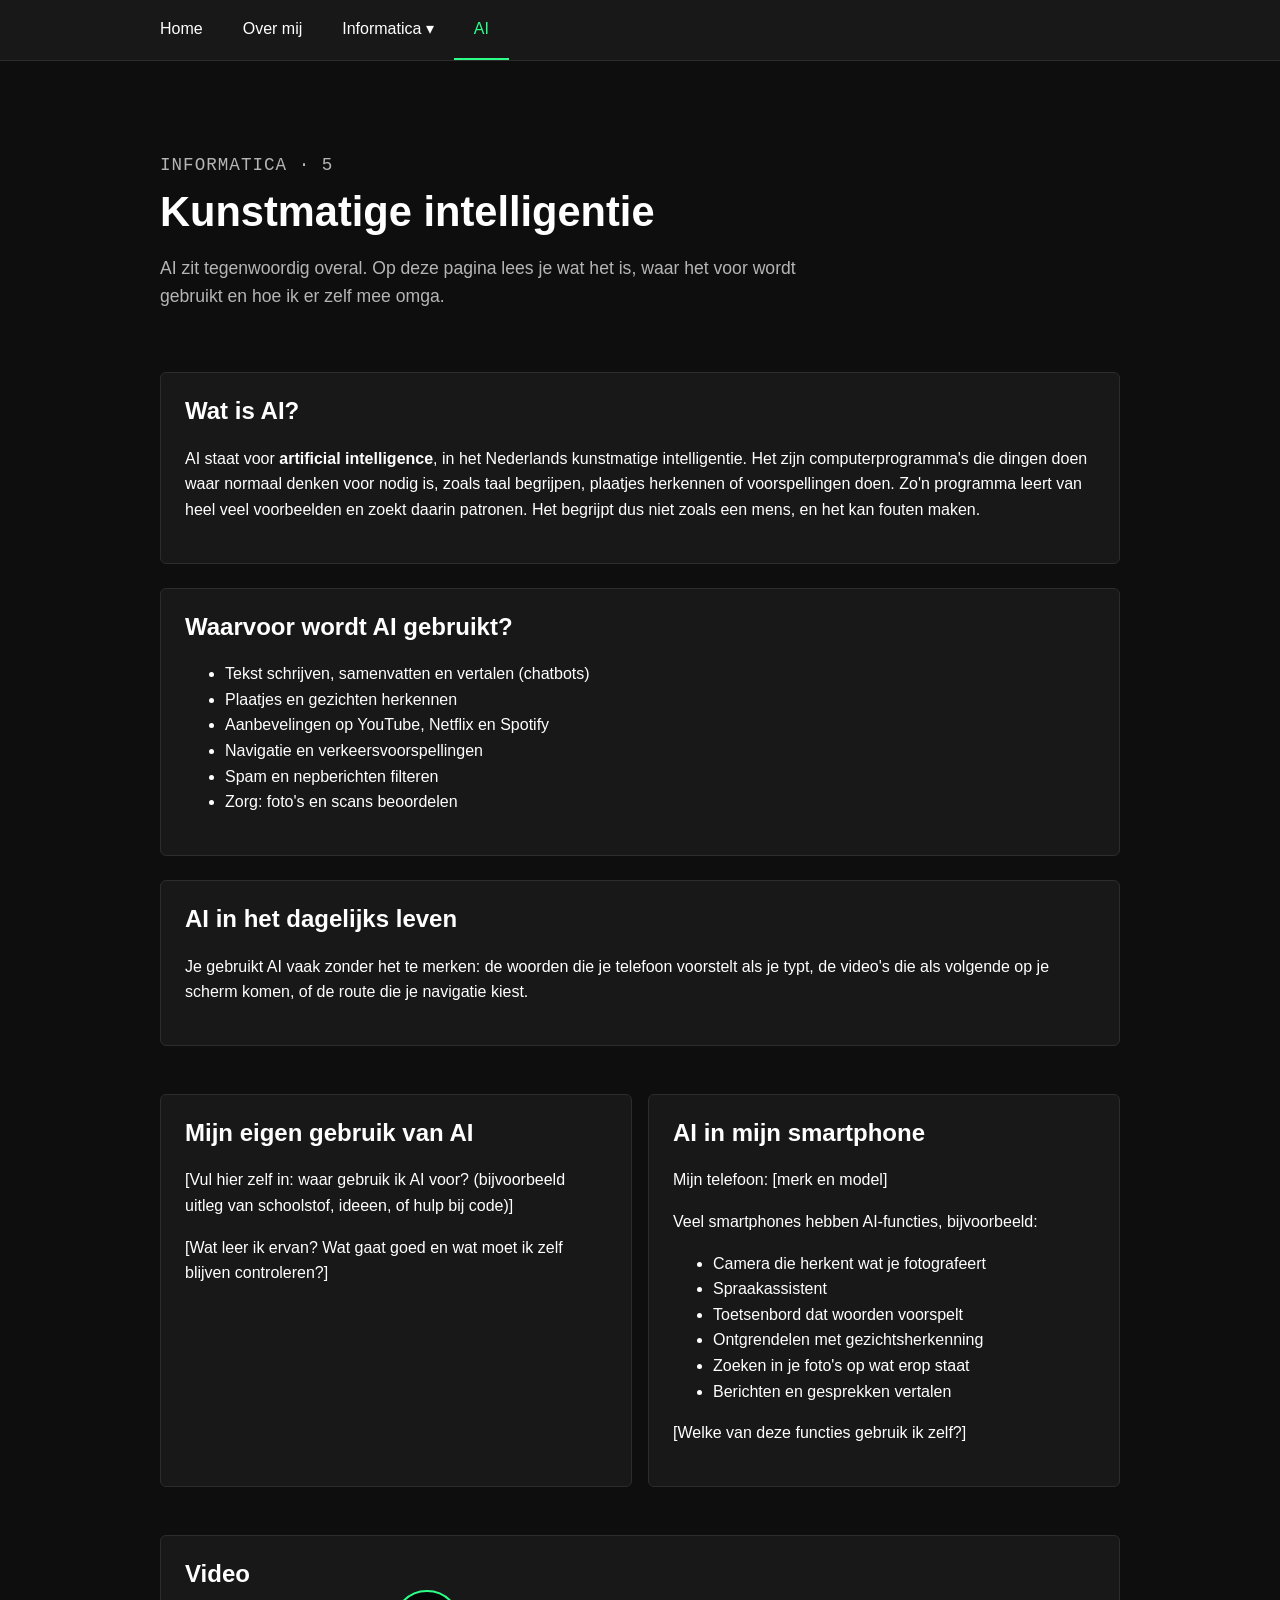
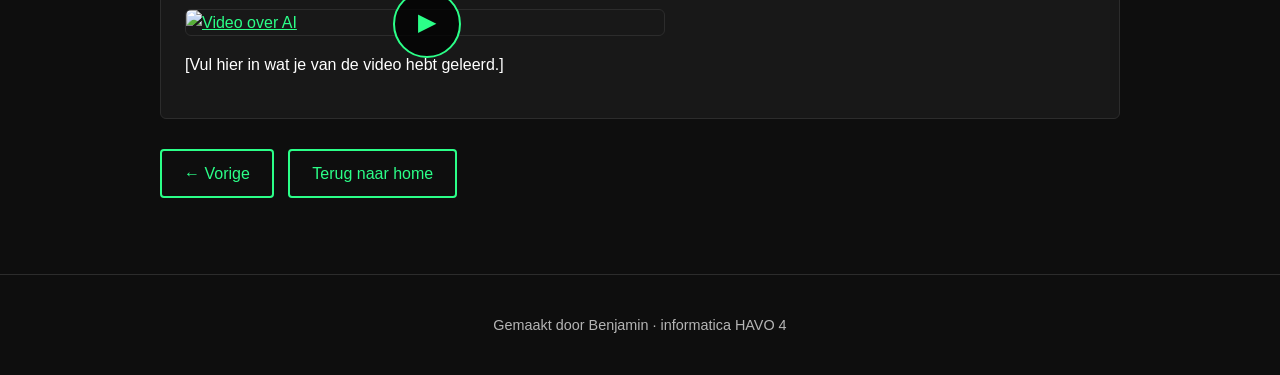
==== commit 020e75cb: "Add initial AI page with content and navigation" ====
--- a/ai.html
+++ b/ai.html
@@ -1,128 +1,98 @@
-<!DOCTYPE html>
+<!DOCTYPE html> <!-- pagina: Kunstmatige intelligentie (AI) -->
 <html lang="nl">
 <head>
-    <meta charset="UTF-8">
-    <meta name="viewport" content="width=device-width, initial-scale=1.0">
-    <title>AI — Benjamin</title>
-    <link rel="stylesheet" href="opmaak.css">
+  <meta charset="utf-8">
+  <meta name="viewport" content="width=device-width, initial-scale=1">
+  <title>AI | Benjamin</title>
+  <link rel="stylesheet" type="text/css" href="opmaak.css">
 </head>
-<body id="top">
-    <!-- Hetzelfde bovenmenu op iedere pagina -->
-    <header class="header">
-        <nav class="wrap nav">
-            <a class="logo" href="index.html">B<span>/</span></a>
-            <ul class="nav-links">
-                <li><a href="index.html">Home</a></li>
-                <li class="drop">
-                    <details>
-                        <summary>Onderwerpen <span>⌄</span></summary>
-                        <div class="drop-menu">
-                            <a href="invoer-verwerking-uitvoer.html">Invoer / verwerking / uitvoer</a>
-                            <a href="binairstelsel.html">Binair stelsel</a>
-                            <a href="kleurmodellen.html">Kleurmodellen</a>
-                            <a href="compressie.html">Compressie</a>
-                            <a href="ai.html">AI</a>
-                        </div>
-                    </details>
-                </li>
-                <li><a href="index.html#over">Over mij</a></li>
-            </ul>
-            <span class="nav-label">ONDERWERP 05</span>
-        </nav>
-    </header>
+<body>
 
-    <main>
-        <section class="page-hero wrap">
-            <div>
-                <p class="eyebrow"><span class="dot"></span> KUNSTMATIGE INTELLIGENTIE</p>
-                <h1>Handig.<br><span>Maar denk zelf.</span></h1>
-                <p class="intro">
-                    AI kan helpen bij tekst, uitleg, afbeeldingen en
-                    spraak. Toch kan AI ook fouten maken of iets verzinnen.
-                </p>
-            </div>
-            <div class="page-art">
-                <img src="afbeeldingen/ai.svg" alt="Illustratie van een AI-chip">
-                <p>AI / MENSEN BLIJVEN NADENKEN</p>
-            </div>
-        </section>
+  <nav>
+    <ul class="menu">
+      <li><a href="index.html">Home</a></li>
+      <li><a href="overmij.html">Over mij</a></li>
+      <li class="dropdown"><a href="#">Informatica &#9662;</a>
+        <ul class="submenu">
+          <li><a href="ivo.html">Invoer, verwerking, uitvoer</a></li>
+          <li><a href="binairstelsel.html">Binair stelsel</a></li>
+          <li><a href="kleurmodellen.html">Kleurmodellen</a></li>
+          <li><a href="compressie.html">Compressie</a></li>
+        </ul>
+      </li>
+      <li class="actief"><a href="ai.html">AI</a></li>
+    </ul>
+  </nav>
 
-        <section class="section wrap">
-            <div class="section-heading">
-                <div><p class="eyebrow">01 / AI EN IK</p><h2>Waar gebruik ik AI voor?</h2></div>
-                <p>AI is een hulpmiddel. Je moet zelf begrijpen wat je inlevert.</p>
-            </div>
+  <main>
+    <div class="hero">
+      <p class="label">Informatica &middot; 5</p>
+      <h1>Kunstmatige intelligentie</h1>
+      <p>AI zit tegenwoordig overal. Op deze pagina lees je wat het is, waar het voor wordt gebruikt en hoe ik er zelf mee omga.</p>
+    </div>
 
-            <div class="two-notes">
-                <article class="info-card">
-                    <p class="eyebrow">MIJN GEBRUIK</p>
-                    <h3>Voorbeeldtekst — pas zelf aan</h3>
-                    <p>
-                        Ik kan AI gebruiken om een onderwerp op een andere
-                        manier uitgelegd te krijgen, om een voorbeeld te
-                        bekijken of om mijn eigen uitleg te controleren.
-                    </p>
-                    <p>
-                        Ik leer er vooral iets van wanneer ik doorvraag,
-                        de informatie controleer en daarna zelf kan uitleggen
-                        hoe het werkt.
-                    </p>
-                    <p class="note">Pas dit stukje aan zodat het echt beschrijft hoe jij AI gebruikt.</p>
-                </article>
+    <div class="blok">
+      <h2>Wat is AI?</h2>
+      <p>AI staat voor <b>artificial intelligence</b>, in het Nederlands kunstmatige intelligentie. Het zijn computerprogramma's die dingen doen waar normaal denken voor nodig is, zoals taal begrijpen, plaatjes herkennen of voorspellingen doen. Zo'n programma leert van heel veel voorbeelden en zoekt daarin patronen. Het begrijpt dus niet zoals een mens, en het kan fouten maken.</p>
+    </div>
 
-                <article class="info-card">
-                    <p class="eyebrow">WAAR OP LETTEN?</p>
-                    <h3>Niet alles klakkeloos geloven</h3>
-                    <p>AI kan een overtuigend antwoord geven dat niet klopt. Controleer belangrijke informatie met de lesstof of een betrouwbare bron.</p>
-                    <p>Deel ook geen wachtwoorden of privégegevens in een AI-chat.</p>
-                </article>
-            </div>
-        </section>
+    <div class="blok">
+      <h2>Waarvoor wordt AI gebruikt?</h2>
+      <ul>
+        <li>Tekst schrijven, samenvatten en vertalen (chatbots)</li>
+        <li>Plaatjes en gezichten herkennen</li>
+        <li>Aanbevelingen op YouTube, Netflix en Spotify</li>
+        <li>Navigatie en verkeersvoorspellingen</li>
+        <li>Spam en nepberichten filteren</li>
+        <li>Zorg: foto's en scans beoordelen</li>
+      </ul>
+    </div>
 
-        <section class="contrast">
-            <div class="wrap phone-layout">
-                <div>
-                    <p class="eyebrow">02 / AI IN MIJN TELEFOON</p>
-                    <h2>Welke AI zit<br>in mijn mobiel?</h2>
-                    <p>Vul het echte merk en model in. Functies verschillen per telefoon en softwareversie.</p>
-                    <div class="phone-box">
-                        <small>MIJN TELEFOON</small>
-                        <strong>[VUL MERK + MODEL IN]</strong>
-                    </div>
-                </div>
-                <div class="phone-list">
-                    <article><b>01</b><div><h3>Camera</h3><p>De software kan foto's automatisch verbeteren en scènes herkennen.</p></div></article>
-                    <article><b>02</b><div><h3>Toetsenbord</h3><p>Woordvoorspelling en autocorrectie helpen bij typen.</p></div></article>
-                    <article><b>03</b><div><h3>Spraak</h3><p>Spraakherkenning en vertaalfuncties kunnen AI-technieken gebruiken.</p></div></article>
-                    <p class="note">Controleer op jouw eigen toestel welke functies echt beschikbaar zijn.</p>
-                </div>
-            </div>
-        </section>
+    <div class="blok">
+      <h2>AI in het dagelijks leven</h2>
+      <p>Je gebruikt AI vaak zonder het te merken: de woorden die je telefoon voorstelt als je typt, de video's die als volgende op je scherm komen, of de route die je navigatie kiest.</p>
+    </div>
 
-        <!-- Introductievideo over kunstmatige intelligentie -->
-        <section class="section wrap">
-            <div class="video-layout">
-                <div class="video-text">
-                    <p class="eyebrow">03 / VIDEO</p>
-                    <h2>Artificial Intelligence in 5 Minutes</h2>
-                    <p>Deze korte video introduceert wat AI is en noemt voorbeelden van AI-toepassingen. Dat past bij de uitleg over AI in schoolwerk en smartphones.</p>
-                    <p class="note">Bekijk de video zelf en schrijf op welk voorbeeld jij herkent uit het dagelijks leven.</p>
-                </div>
-                <div class="video-frame">
-                    <iframe src="https://www.youtube-nocookie.com/embed/uMzUB89uSxU"
-                        title="What is Artificial Intelligence? Artificial Intelligence in 5 Minutes"
-                        loading="lazy" allowfullscreen></iframe>
-                </div>
-            </div>
-        </section>
-    </main>
+    <div class="kolommen">
+      <div class="blok">
+        <h2>Mijn eigen gebruik van AI</h2>
+        <!-- TODO: vul dit zelf in. Het gaat om JOUW eigen ervaring. -->
+        <p>[Vul hier zelf in: waar gebruik ik AI voor? (bijvoorbeeld uitleg van schoolstof, ideeen, of hulp bij code)]</p>
+        <p>[Wat leer ik ervan? Wat gaat goed en wat moet ik zelf blijven controleren?]</p>
+      </div>
+      <div class="blok">
+        <h2>AI in mijn smartphone</h2>
+        <!-- TODO: vul je telefoonmerk en model in -->
+        <p>Mijn telefoon: [merk en model]</p>
+        <p>Veel smartphones hebben AI-functies, bijvoorbeeld:</p>
+        <ul>
+          <li>Camera die herkent wat je fotografeert</li>
+          <li>Spraakassistent</li>
+          <li>Toetsenbord dat woorden voorspelt</li>
+          <li>Ontgrendelen met gezichtsherkenning</li>
+          <li>Zoeken in je foto's op wat erop staat</li>
+          <li>Berichten en gesprekken vertalen</li>
+        </ul>
+        <p>[Welke van deze functies gebruik ik zelf?]</p>
+      </div>
+    </div>
 
-    <footer class="footer">
-        <div class="wrap footer-inner">
-            <a class="footer-logo" href="index.html">B<span>/</span></a>
-            <span>Benjamin · Informatica · 2026</span>
-            <a href="#top">Terug naar boven ↑</a>
-        </div>
-    </footer>
+    <div class="blok">
+      <h2>Video</h2>
+      <!-- TODO: zoek een korte video over AI en vervang JOUW_VIDEO_ID op 2 plekken -->
+      <a class="video" href="https://www.youtube.com/watch?v=JOUW_VIDEO_ID" target="_blank">
+        <img src="https://img.youtube.com/vi/JOUW_VIDEO_ID/hqdefault.jpg" alt="Video over AI">
+      </a>
+      <p>[Vul hier in wat je van de video hebt geleerd.]</p>
+    </div>
+
+    <a class="knop" href="compressie.html">&larr; Vorige</a>
+    <a class="knop" href="index.html">Terug naar home</a>
+  </main>
+
+  <footer>
+    <p>Gemaakt door Benjamin &middot; informatica HAVO 4</p>
+  </footer>
+
 </body>
 </html>
--- a/opmaak.css
+++ b/opmaak.css
@@ -1,256 +1,364 @@
-/* =====================================================
-   BENJAMIN — INFORMATICA WEBSITE
-   Niveau: HAVO 4
-   Dit CSS-bestand bepaalt de opmaak van alle pagina's.
-   ===================================================== */
-
-
-/* 1. KLEUREN EN ALGEMENE INSTELLINGEN */
-
+/* ==========================================================
+   opmaak.css - de opmaak (stijl) van al mijn pagina's
+   Elke .html-pagina is hieraan gekoppeld met <link> in de <head>.
+   Verander ik hier iets, dan verandert het op ALLE pagina's.
+   ========================================================== */
+
+/* ---------- KLEUR ----------
+   Kleuren schrijf ik als hexadecimale code: #RRGGBB
+   (2 tekens rood, 2 tekens groen, 2 tekens blauw).
+   Voorbeeld: mijn groen #2bff88 = rood 2B (43), groen FF (255), blauw 88 (136).
+   Ik zet de kleuren hier als variabelen, zodat ik ze maar op 1 plek hoef
+   aan te passen. Gebruiken doe ik met var(--naam). */
 :root {
-    --bg: #10110f;
-    --panel: #181a17;
-    --panel-light: #20231e;
-    --text: #f2f2e9;
-    --muted: #b0b3a8;
-    --dim: #7e8478;
-    --line: #34382f;
-    --lime: #d8ff00;
-    --max-width: 1120px;
-}
-
-/* De breedte van elementen is inclusief padding en rand. */
+  --achtergrond: #0e0e0e;  /* bijna zwart: achtergrond van de pagina */
+  --vlak: #181818;         /* donkergrijs: menu en blokken */
+  --rand: #2c2c2c;         /* grijs: randjes */
+  --tekst: #ffffff;        /* wit: tekstkleur */
+  --tekst-zacht: #b5b5b5;  /* lichtgrijs: minder belangrijke tekst */
+  --groen: #2bff88;        /* felgroen: accentkleur */
+}
+
+/* ---------- ALGEMEEN ----------
+   Selector * = geldt voor ALLE elementen.
+   border-box: padding en rand tellen mee in de breedte. */
 * {
-    box-sizing: border-box;
-}
-
-/* Zorg dat links op dezelfde pagina soepel scrollen. */
-html {
-    scroll-behavior: smooth;
-    scroll-padding-top: 95px;
-}
-
-/* De basisopmaak geldt voor de hele website. */
+  box-sizing: border-box;
+}
+
+/* Selector body = de hele pagina */
 body {
-    margin: 0;
-    background: var(--bg);
-    color: var(--text);
-    font-family: Arial, Helvetica, sans-serif;
-    line-height: 1.65;
-}
-
-/* Afbeeldingen mogen niet buiten hun container vallen. */
-img {
-    display: block;
-    max-width: 100%;
-}
-
-/* Links krijgen de tekstkleur van de website. */
+  margin: 0;
+  background-color: var(--achtergrond); /* achtergrondkleur */
+  color: var(--tekst);                  /* tekstkleur: wit */
+  font-family: "Segoe UI", Arial, sans-serif;
+  line-height: 1.6;
+}
+
+/* Selector a = alle links */
 a {
-    color: inherit;
-}
-
-/* Geselecteerde tekst krijgt een limekleurige achtergrond. */
-::selection {
-    background: var(--lime);
-    color: #10110f;
-}
-
-/* De inhoud blijft gecentreerd en heeft een maximale breedte. */
-.shell {
-    width: min(var(--max-width), calc(100% - 48px));
-    margin-inline: auto;
-}
-
-/* Koppen en tekst mogen niet buiten hun vak lopen. */
-h1,
-h2,
-h3,
-p {
-    overflow-wrap: break-word;
-}
-
-/* Algemene opmaak van koppen. */
-h1,
-h2,
-h3 {
-    line-height: 1.08;
-    letter-spacing: -0.045em;
-}
-
-/* Hoofdkoppen zijn groot en opvallend. */
+  color: var(--groen);
+}
+
+h1, h2, h3 {
+  line-height: 1.2;
+}
 h1 {
-    margin: 0 0 22px;
-    font-size: clamp(52px, 7vw, 84px);
-    font-weight: 900;
-    line-height: 0.99;
-}
-
-/* Limegroen benadrukt belangrijke woorden in koppen. */
-h1 span,
-h2 span {
-    color: var(--lime);
-}
-
-/* Opmaak voor kleine categorielabels en codeachtige tekst. */
-.overline,
-.card-tag,
-.section-kicker,
-.art-caption,
-.hero-data,
-.visual-top,
-.visual-bottom,
-.step,
-.note-label,
-.format-line,
-.process-grid small,
-.phone-model small,
-.phone-model span,
-.phone-features > article > b,
-.disclaimer,
-.footer-brand {
-    font-family: Consolas, "Courier New", monospace;
-}
-
-/* Kleine hoofdletters boven de koppen. */
-.overline {
-    display: flex;
-    align-items: center;
-    gap: 9px;
-    margin: 0 0 18px;
-    color: var(--dim);
-    font-size: 10px;
-    font-weight: bold;
-    letter-spacing: 0.15em;
-}
-
-/* Het kleine groene bolletje naast een label. */
-.live-dot {
-    display: inline-block;
-    width: 7px;
-    height: 7px;
-    flex-shrink: 0;
-    border-radius: 50%;
-    background: var(--lime);
-    box-shadow: 0 0 10px #d8ff0066;
-}
-
-
-/* 2. HET BOVENMENU */
-
-.site-header {
-    position: sticky;
-    top: 0;
-    z-index: 20;
-    border-bottom: 1px solid var(--line);
-    background: rgba(16, 17, 15, 0.95);
-    backdrop-filter: blur(12px);
-}
-
-/* Onderdelen van het menu staan naast elkaar. */
-.nav {
-    display: flex;
-    align-items: center;
-    gap: 30px;
-    min-height: 76px;
-}
-
-/* Logo en naam links in het menu. */
-.brand {
-    display: flex;
-    align-items: center;
-    gap: 11px;
-    flex-shrink: 0;
-    text-decoration: none;
-}
-
-/* Het vakje met de letter B. */
-.brand-mark {
-    display: grid;
-    place-items: center;
-    width: 41px;
-    height: 41px;
-    border: 1px solid var(--lime);
-    color: var(--lime);
-    font-size: 24px;
-    font-weight: 900;
-    letter-spacing: -3px;
-}
-
-.brand-mark span,
-.footer-brand span {
-    color: #fff;
-}
-
-/* De merknaam en ondertitel worden onder elkaar gezet. */
-.brand strong,
-.brand small {
-    display: block;
-}
-
-.brand strong {
-    font-size: 12px;
-    letter-spacing: 0.17em;
-}
-
-.brand small {
-    margin-top: 3px;
-    color: var(--dim);
-    font-size: 8px;
-    font-weight: bold;
-    letter-spacing: 0.14em;
-}
-
-/* De hoofdlinks van het menu. */
-.nav-main {
-    display: flex;
-    align-items: center;
-    gap: 7px;
-    margin: 0 auto;
-    padding: 0;
-    list-style: none;
-}
-
-/* Standaardopmaak voor Home en de dropdownknop. */
-.nav-home,
-.dropdown summary {
-    display: block;
-    padding: 10px 13px;
-    border: 1px solid transparent;
-    border-radius: 4px;
-    color: #d3d6cc;
-    text-decoration: none;
-    font-size: 12px;
-    font-weight: bold;
-    cursor: pointer;
-    list-style: none;
-}
-
-/* Verberg het standaardpijltje van het dropdownmenu. */
-.dropdown summary::-webkit-details-marker {
-    display: none;
-}
-
-/* Het pijltje naast Onderwerpen. */
-.dropdown summary span {
-    margin-left: 8px;
-    color: var(--lime);
-}
-
-/* Hover en de actieve pagina krijgen extra contrast. */
-.nav-home:hover,
-.dropdown summary:hover,
-.nav-home.current,
-.dropdown[open] summary {
-    border-color: var(--line);
-    color: var(--lime);
-    background: #1d2018;
-}
-
-/* De dropdown wordt ten opzichte van deze knop geplaatst. */
-.nav-drop,
-.dropdown {
-    position: relative;
-}
-
-/* De link naar
+  font-size: 2.6rem;
+  margin: 0 0 12px 0;
+}
+h2 {
+  font-size: 1.5rem;
+  margin-top: 0;
+}
+
+/* ---------- MENU ----------
+   Het menu is een lijst (ul) met links (a) erin.
+   position: sticky zorgt dat het menu bovenaan blijft staan als je scrolt. */
+nav {
+  background-color: var(--vlak);
+  border-bottom: 1px solid var(--rand);
+  position: sticky;
+  top: 0;
+  z-index: 100;
+}
+
+/* Selector .menu = de ul met class="menu" (het hoofdmenu).
+   display: flex zet de items naast elkaar. */
+.menu {
+  list-style-type: none; /* geen bolletjes */
+  margin: 0 auto;
+  padding: 0;
+  display: flex;
+  flex-wrap: wrap;
+  max-width: 1000px;     /* maximale breedte van het menu */
+}
+.menu li {
+  position: relative;    /* nodig om het dropdownmenu eronder te plaatsen */
+}
+.menu a {
+  display: block;        /* de hele knop is klikbaar, niet alleen de tekst */
+  padding: 16px 20px;
+  color: var(--tekst);
+  text-decoration: none;
+}
+/* a:hover = als de muis over de link staat */
+.menu a:hover {
+  color: var(--groen);
+  background-color: #222222;
+}
+/* de pagina waar je nu op zit krijgt een groen streepje */
+.menu li.actief > a {
+  color: var(--groen);
+  border-bottom: 2px solid var(--groen);
+}
+
+/* Dropdownmenu: de ul met class="submenu" zit in het hoofdmenu.
+   Standaard is hij verborgen (display: none). */
+.submenu {
+  display: none;
+  position: absolute;    /* zweeft onder de knop "Informatica" */
+  top: 100%;
+  left: 0;
+  min-width: 280px;      /* minimale breedte */
+  margin: 0;
+  padding: 0;
+  list-style-type: none;
+  background-color: var(--vlak);
+  border: 1px solid var(--rand);
+}
+/* Als je over het li-element met het submenu gaat, laten we het submenu zien */
+.menu li:hover .submenu,
+.menu li:focus-within .submenu {
+  display: block;
+}
+.submenu a {
+  padding: 12px 20px;
+}
+
+/* ---------- HOOFDINHOUD ---------- */
+main {
+  max-width: 1000px;           /* breedte van de inhoud */
+  margin: 0 auto;              /* in het midden van de pagina */
+  padding: 40px 20px 70px 20px;
+}
+
+.hero {
+  padding: 50px 0 20px 0;
+}
+.hero p {
+  max-width: 640px;
+  color: var(--tekst-zacht);
+  font-size: 1.1rem;
+}
+
+/* klein groen label boven een titel */
+.label {
+  color: var(--groen);
+  font-family: Consolas, monospace;
+  font-size: 0.9rem;
+  letter-spacing: 1px;
+  text-transform: uppercase;
+  margin: 0 0 8px 0;
+}
+
+/* een blok (div) met donkergrijze achtergrond */
+.blok {
+  background-color: var(--vlak);
+  border: 1px solid var(--rand);
+  border-radius: 6px;
+  padding: 24px;
+  margin: 24px 0;
+}
+
+/* raster met kaarten op de homepage */
+.kaarten {
+  display: grid;
+  grid-template-columns: repeat(auto-fit, minmax(280px, 1fr));
+  gap: 16px;
+}
+.kaart {
+  background-color: var(--vlak);
+  border: 1px solid var(--rand);
+  border-radius: 6px;
+  padding: 20px;
+}
+.kaart:hover {
+  border-color: var(--groen);
+}
+.kaart h3 {
+  margin-top: 0;
+}
+.kaart p {
+  color: var(--tekst-zacht);
+}
+
+/* twee kolommen naast elkaar (op een smal scherm onder elkaar) */
+.kolommen {
+  display: grid;
+  grid-template-columns: repeat(auto-fit, minmax(280px, 1fr));
+  gap: 16px;
+}
+
+/* ---------- KNOPPEN ---------- */
+.knop {
+  display: inline-block;
+  padding: 10px 22px;
+  margin: 6px 10px 6px 0;
+  border: 2px solid var(--groen);
+  background-color: transparent;
+  color: var(--groen);
+  font: inherit;
+  text-decoration: none;
+  cursor: pointer;
+  border-radius: 4px;
+}
+.knop:hover {
+  background-color: var(--groen);
+  color: #000000;
+}
+
+/* ---------- TABELLEN ---------- */
+.tabel {
+  overflow-x: auto; /* op een telefoon kun je de tabel zijwaarts schuiven */
+}
+table {
+  border-collapse: collapse;
+  width: 100%;
+  margin: 12px 0;
+}
+th, td {
+  border: 1px solid var(--rand);
+  padding: 8px 12px;
+  text-align: left;
+}
+th {
+  background-color: var(--achtergrond);
+  color: var(--groen);
+}
+
+/* ---------- INVOERVELDEN ---------- */
+input[type="number"],
+input[type="text"] {
+  background-color: var(--achtergrond);
+  color: var(--tekst);
+  border: 1px solid var(--rand);
+  padding: 8px 10px;
+  font: inherit;
+  border-radius: 4px;
+  width: 120px;
+}
+input[type="text"] {
+  width: 240px;
+}
+input[type="range"] {
+  accent-color: var(--groen);
+  width: 220px;
+  vertical-align: middle;
+}
+
+/* tekst die de computer als uitvoer laat zien */
+.uitvoer {
+  font-family: Consolas, monospace;
+  color: var(--groen);
+  font-size: 1.2rem;
+}
+
+/* ---------- PAGINA: INVOER - VERWERKING - UITVOER ---------- */
+.stroom {
+  display: flex;
+  gap: 10px;
+  flex-wrap: wrap;
+}
+.stap {
+  flex: 1;
+  min-width: 220px;
+  background-color: var(--vlak);
+  border: 1px solid var(--rand);
+  border-top: 3px solid var(--groen);
+  border-radius: 4px;
+  padding: 16px;
+}
+.stap h3 {
+  margin-top: 0;
+}
+.pijl {
+  align-self: center;
+  color: var(--groen);
+  font-size: 1.8rem;
+}
+
+/* ---------- PAGINA: BINAIR STELSEL ---------- */
+.bits {
+  display: flex;
+  gap: 8px;
+  flex-wrap: wrap;
+}
+.bitkolom {
+  text-align: center;
+  color: var(--tekst-zacht);
+  font-size: 0.85rem;
+}
+.bit {
+  width: 56px;   /* breedte van de bit-knop */
+  height: 56px;  /* hoogte van de bit-knop */
+  margin-top: 6px;
+  background-color: var(--achtergrond);
+  color: var(--tekst);
+  border: 2px solid var(--rand);
+  border-radius: 4px;
+  font: 1.4rem Consolas, monospace;
+  cursor: pointer;
+}
+.bit.aan {
+  border-color: var(--groen);
+  color: var(--groen);
+}
+
+/* ---------- PAGINA: KLEURMODELLEN ---------- */
+.kleuren {
+  display: grid;
+  grid-template-columns: repeat(auto-fill, minmax(150px, 1fr));
+  gap: 12px;
+}
+.kleurblok p {
+  margin: 6px 0 0 0;
+  font-size: 0.9rem;
+  color: var(--tekst-zacht);
+}
+.vak {
+  height: 70px; /* hoogte van het kleurvlak */
+  border: 1px solid var(--rand);
+  border-radius: 4px;
+}
+
+/* ---------- VIDEO: afbeelding die naar YouTube linkt ---------- */
+.video {
+  position: relative;
+  display: block;
+  max-width: 480px;
+}
+.video img {
+  width: 100%;
+  display: block;
+  border: 1px solid var(--rand);
+  border-radius: 6px;
+}
+/* het play-knopje (een rondje met een driehoekje) over de afbeelding */
+.video::after {
+  content: "\25B6";
+  position: absolute;
+  top: 50%;
+  left: 50%;
+  width: 64px;
+  height: 64px;
+  margin: -32px 0 0 -32px;
+  border: 2px solid var(--groen);
+  border-radius: 50%;
+  background-color: rgba(0, 0, 0, 0.75);
+  color: var(--groen);
+  text-align: center;
+  line-height: 60px;
+  font-size: 1.5rem;
+}
+
+/* ---------- PAGINA: COMPRESSIE ---------- */
+.svgdemo {
+  display: flex;
+  gap: 40px;
+  flex-wrap: wrap;
+}
+.svgdemo figure {
+  margin: 0;
+  text-align: center;
+  color: var(--tekst-zacht);
+}
+
+/* ---------- ONDERAAN ---------- */
+footer {
+  border-top: 1px solid var(--rand);
+  padding: 24px 20px;
+  text-align: center;
+  color: var(--tekst-zacht);
+  font-size: 0.9rem;
+}
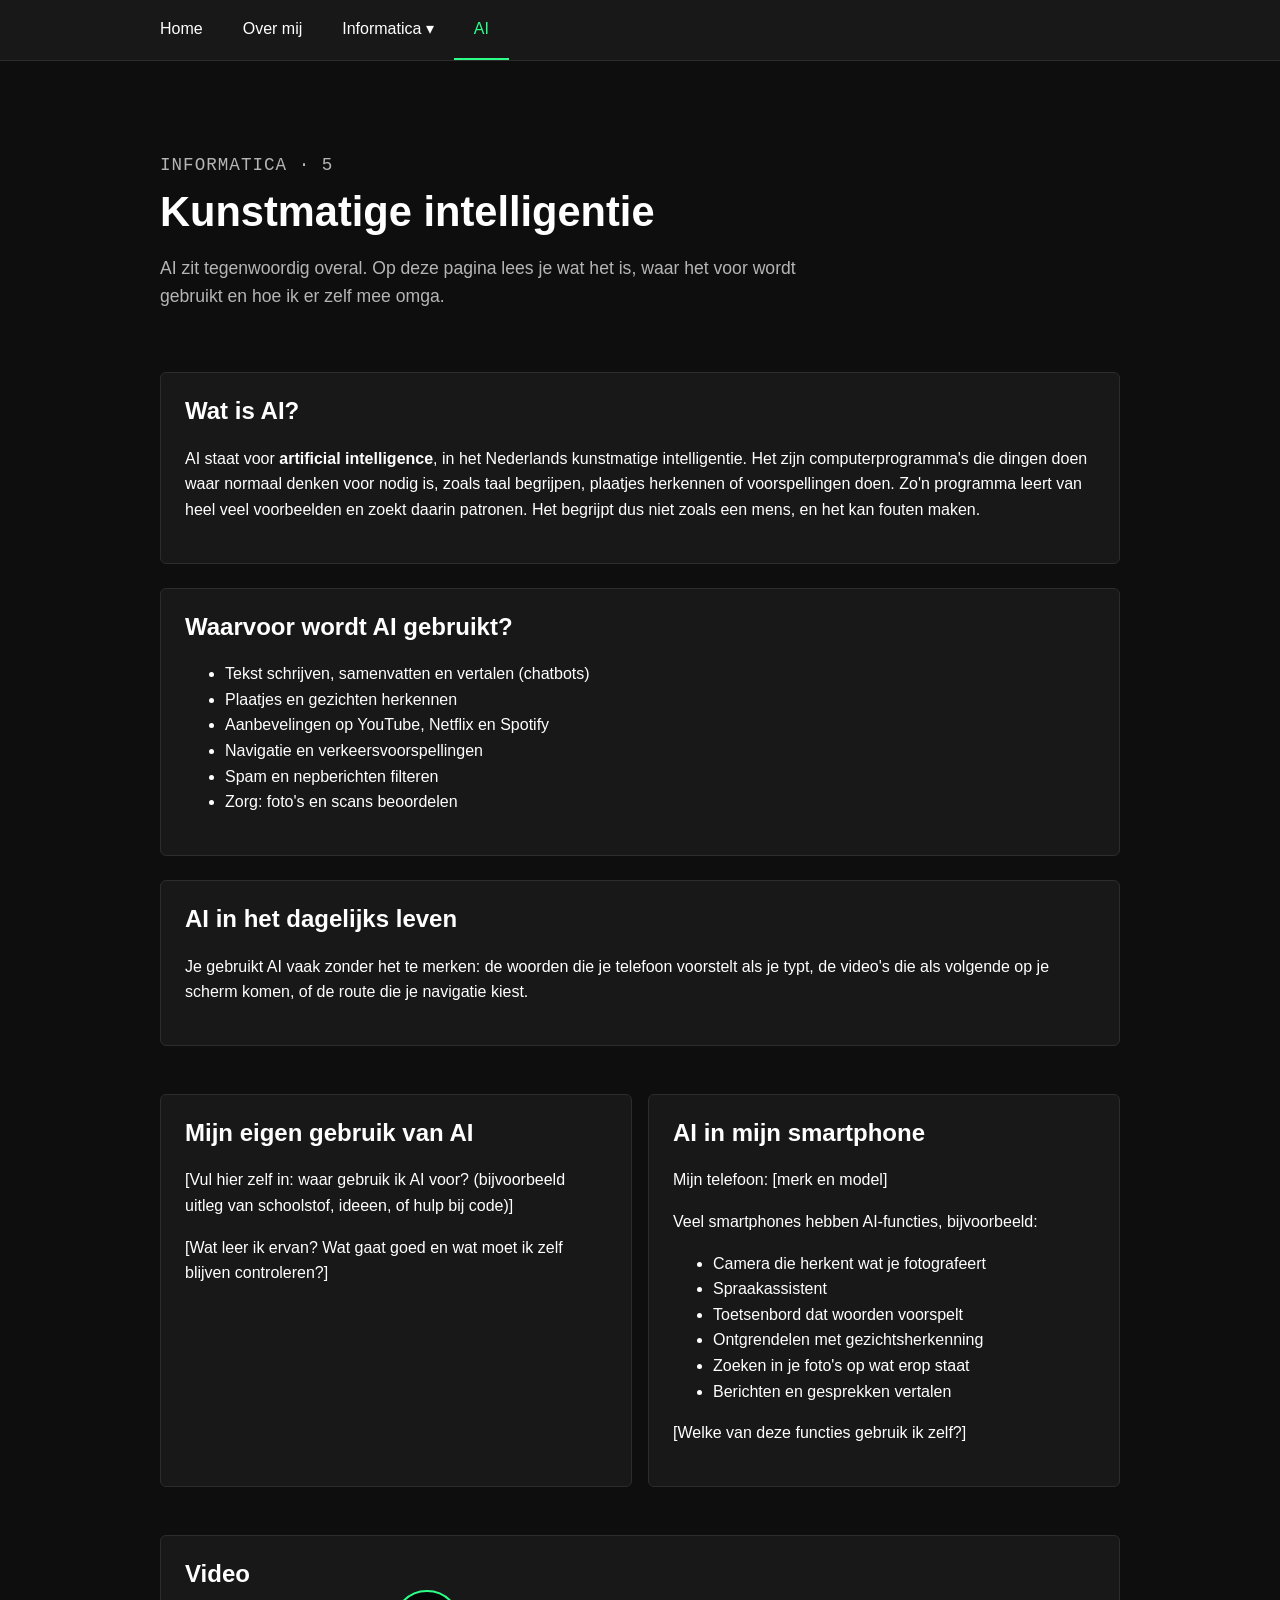
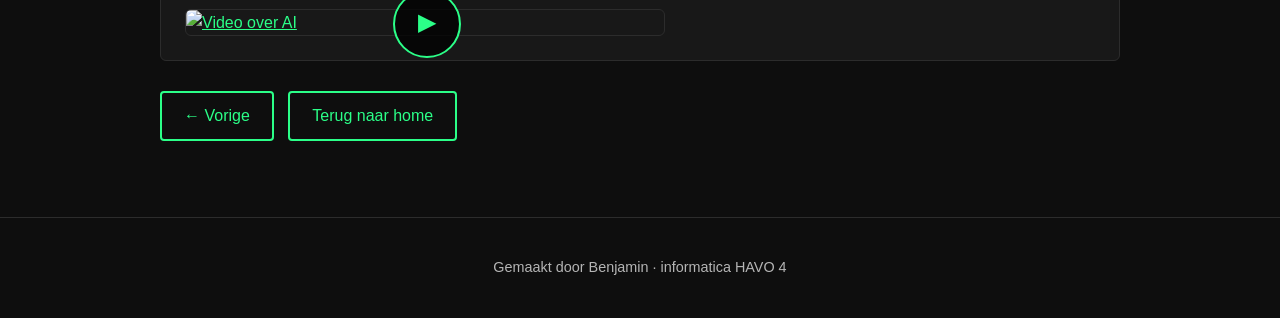
==== commit 4d1ea572: "Remove video feedback placeholder from ai.html Removed placeholder text for video feedback." ====
--- a/ai.html
+++ b/ai.html
@@ -83,7 +83,7 @@
       <a class="video" href="https://www.youtube.com/watch?v=JOUW_VIDEO_ID" target="_blank">
         <img src="https://img.youtube.com/vi/JOUW_VIDEO_ID/hqdefault.jpg" alt="Video over AI">
       </a>
-      <p>[Vul hier in wat je van de video hebt geleerd.]</p>
+      
     </div>
 
     <a class="knop" href="compressie.html">&larr; Vorige</a>
